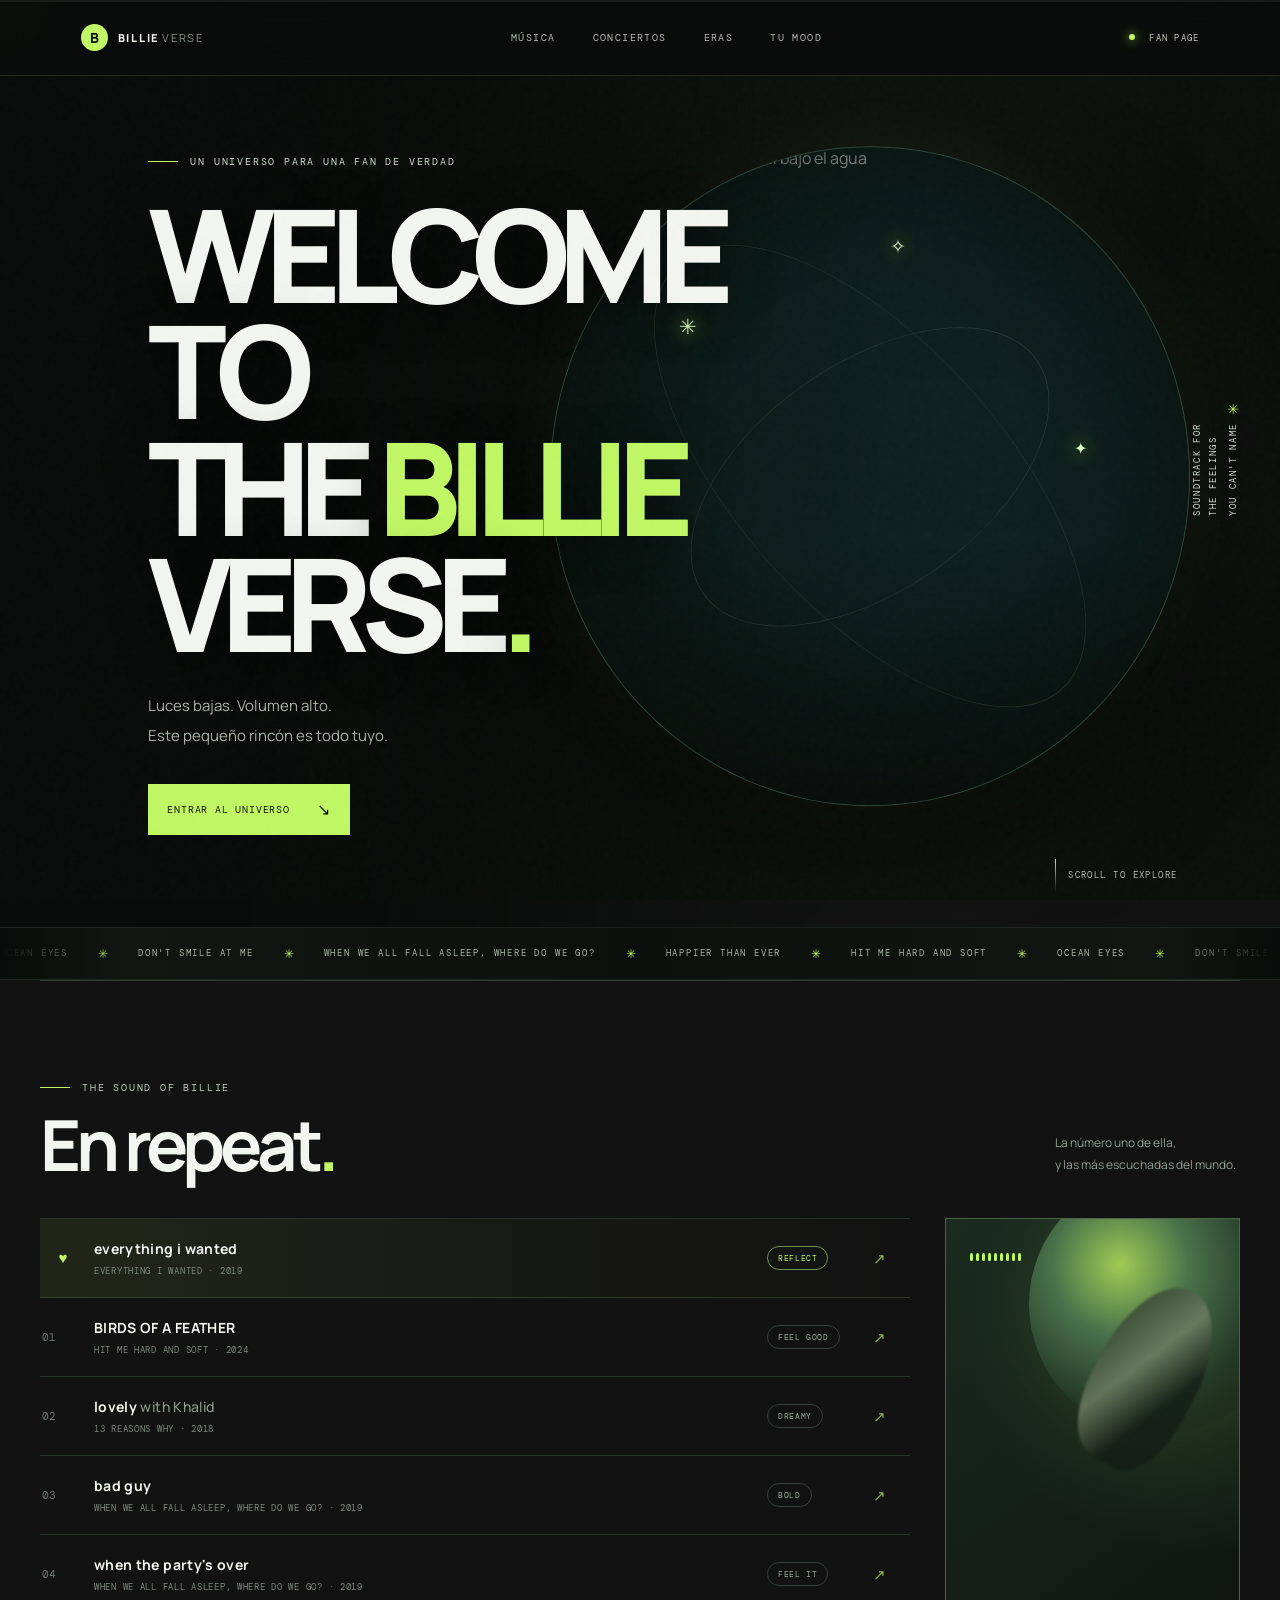
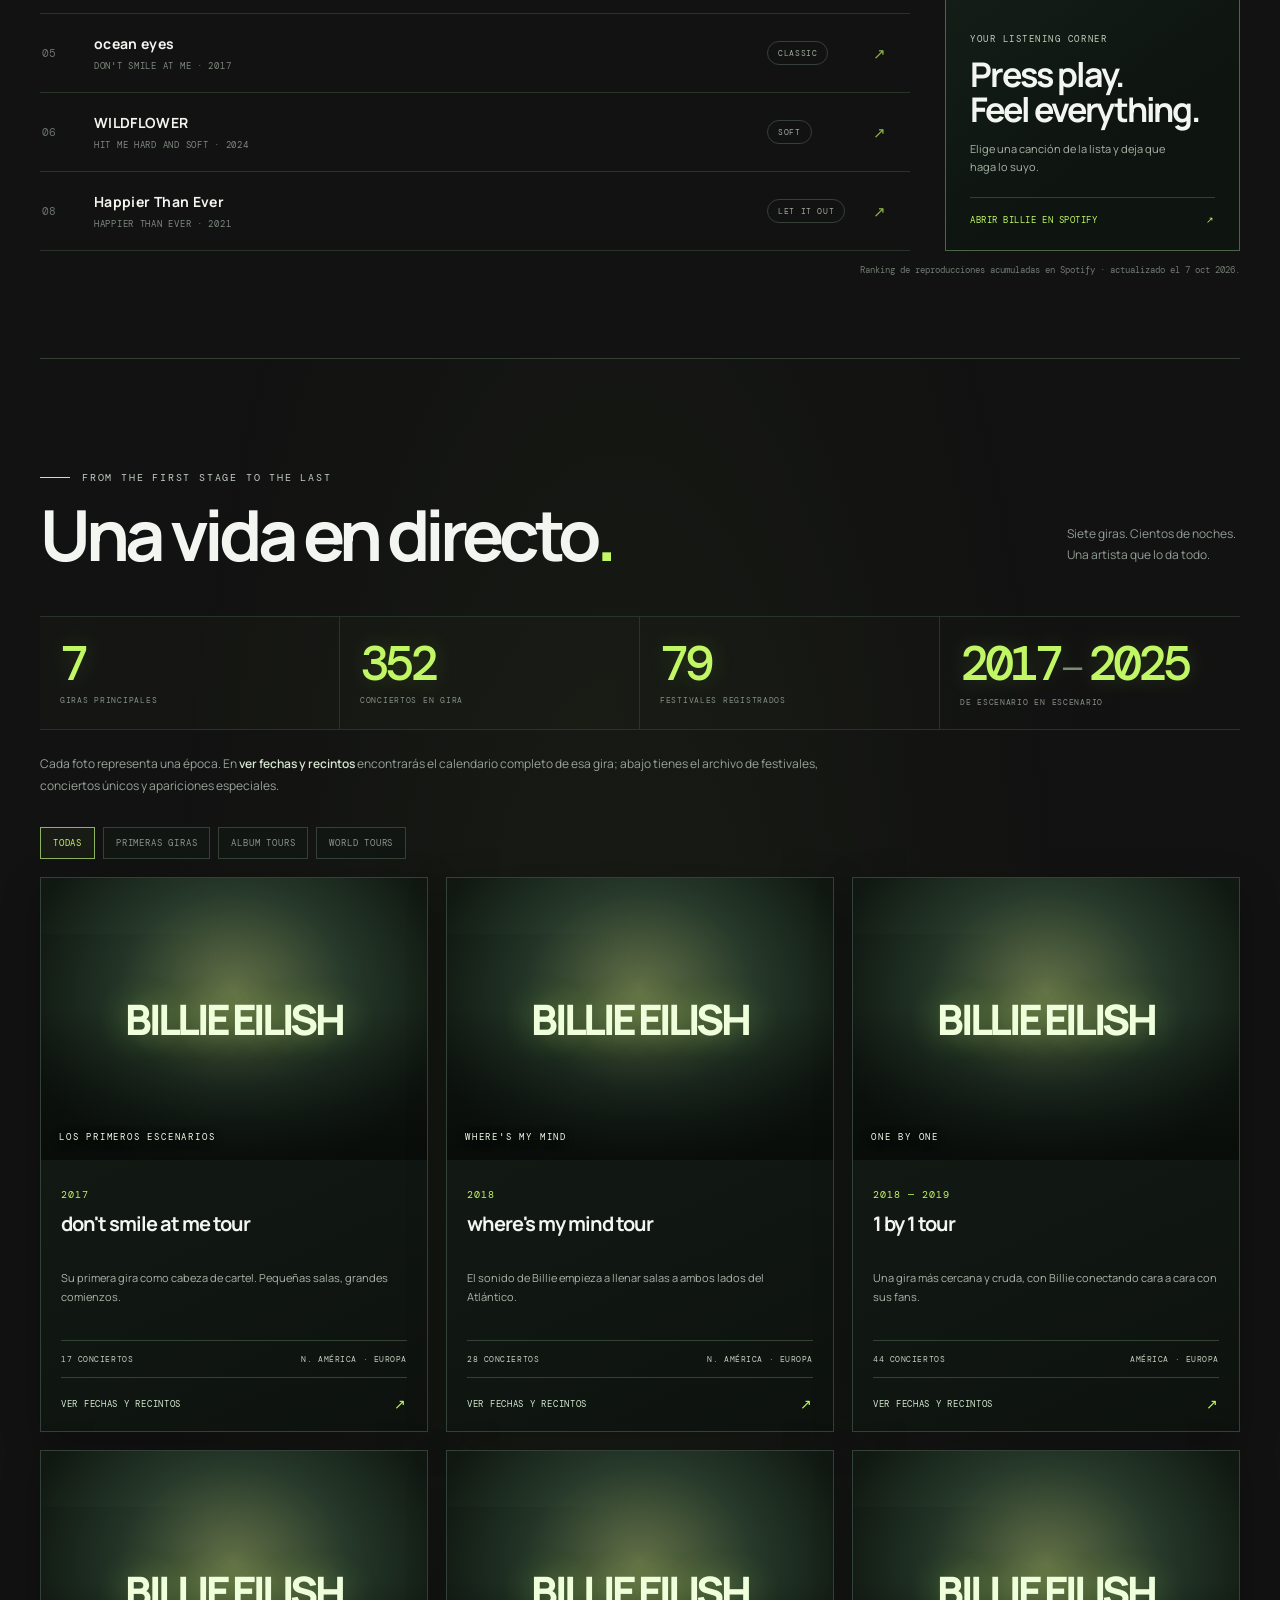
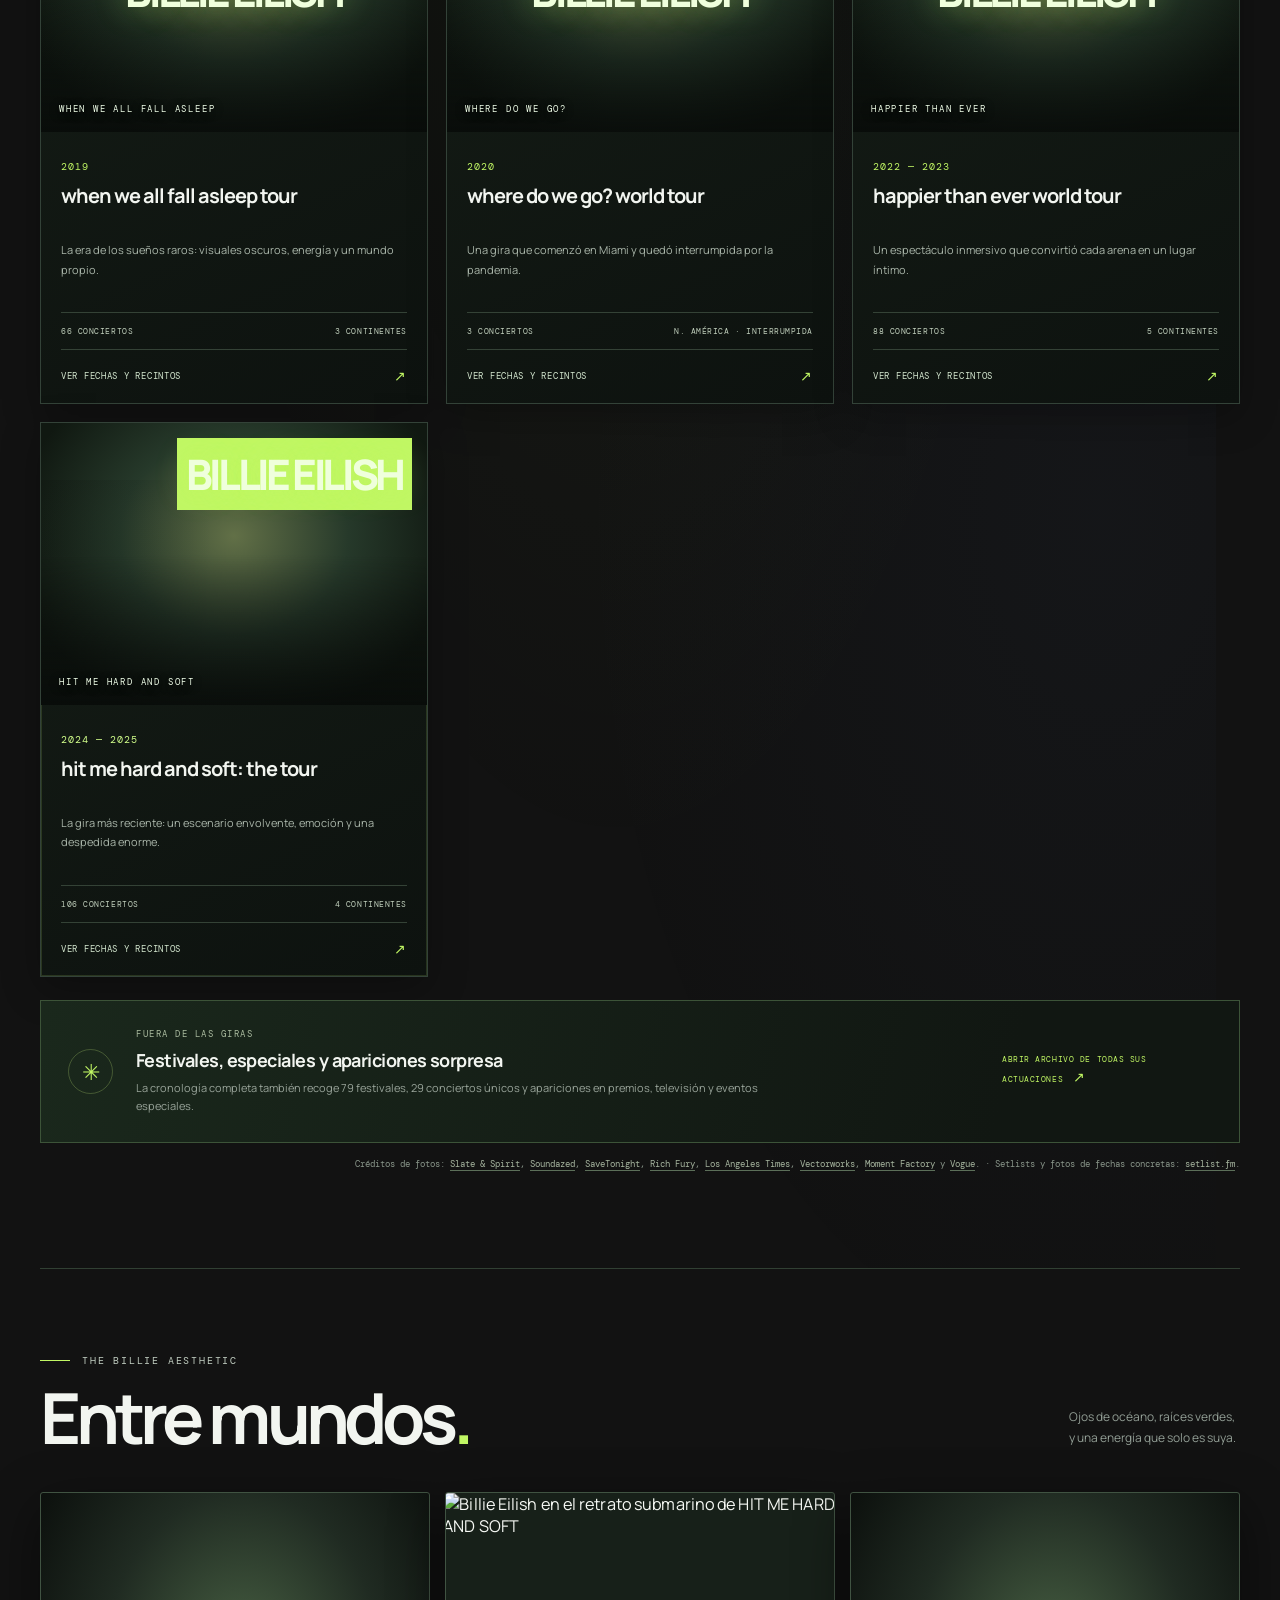
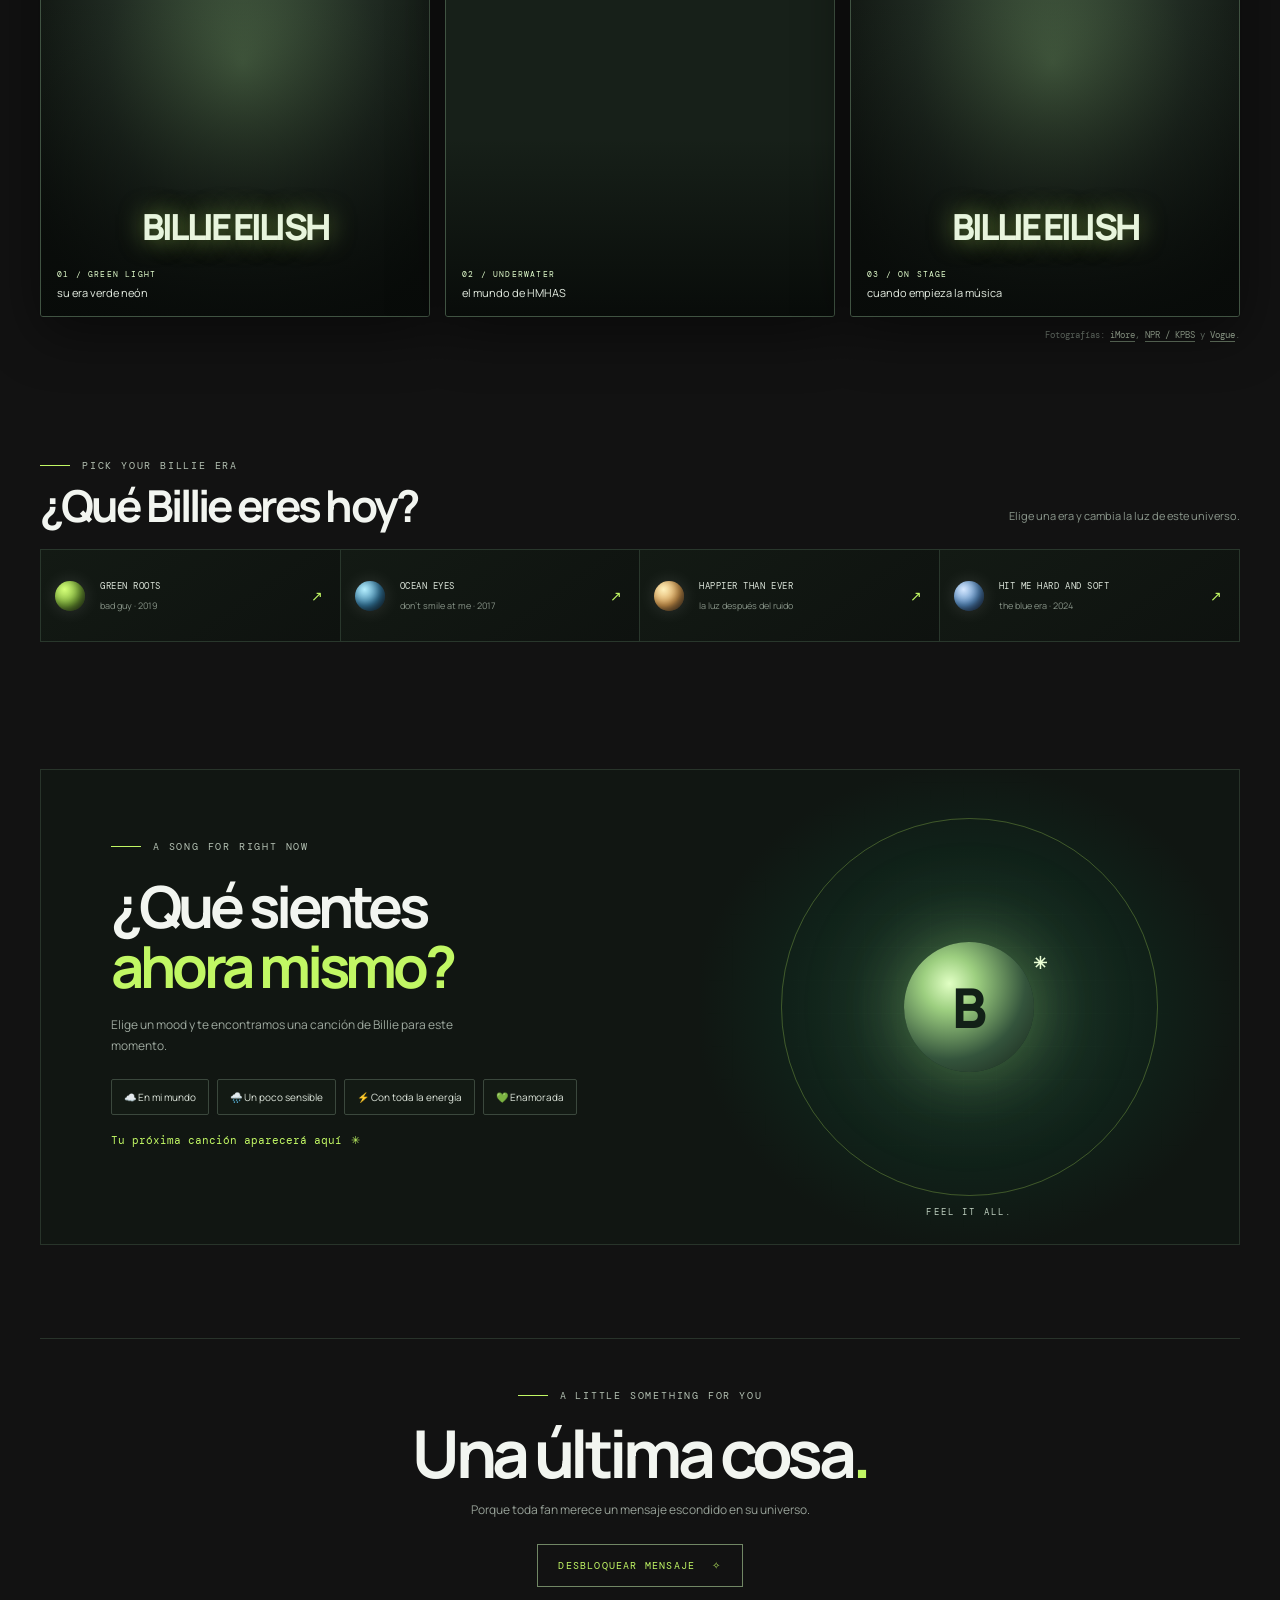
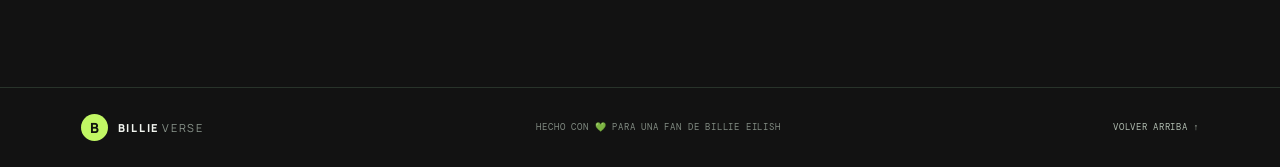
==== index.html @ e04f1413 "Add files via upload" ====
<!doctype html>
<html lang="es">
<head>
  <meta charset="utf-8">
  <meta name="viewport" content="width=device-width, initial-scale=1">
  <meta name="theme-color" content="#090c0a">
  <meta name="description" content="Un pequeño universo para una gran fan de Billie Eilish: música, moods y sorpresas.">
  <title>Billie Eilish — Into the Billieverse</title>
  <link rel="preconnect" href="https://fonts.googleapis.com">
  <link rel="preconnect" href="https://fonts.gstatic.com" crossorigin>
  <link href="https://fonts.googleapis.com/css2?family=DM+Mono:wght@400;500&family=Manrope:wght@400;500;600;700;800&display=swap" rel="stylesheet">
  <link rel="stylesheet" href="styles.css">
</head>
<body>
  <div class="grain" aria-hidden="true"></div>
  <div class="cursor-glow" aria-hidden="true"></div>
  <div class="reading-progress" aria-hidden="true"><span id="progress-bar"></span></div>
  <header class="topbar">
    <a class="wordmark" href="#home" aria-label="Billieverse, inicio"><span class="mark">B</span><span>BILLIE<span class="wordmark-light">VERSE</span></span></a>
    <nav aria-label="Navegación principal"><a href="#music">MÚSICA</a><a href="#concerts">CONCIERTOS</a><a href="#gallery">ERAS</a><a href="#mood">TU MOOD</a></nav>
    <span class="fan-label"><span class="pulse-dot"></span> FAN PAGE</span>
  </header>

  <main id="home">
    <section class="hero">
      <div class="hero-copy">
        <p class="eyebrow"><span class="line"></span> UN UNIVERSO PARA UNA FAN DE VERDAD</p>
        <h1>WELCOME TO<br>THE <span>BILLIE</span><br>VERSE<span class="period">.</span></h1>
        <p class="intro">Luces bajas. Volumen alto.<br>Este pequeño rincón es todo tuyo.</p>
        <a class="primary-button" href="#music">ENTRAR AL UNIVERSO <span>↘</span></a>
      </div>
      <div class="hero-art" aria-label="Billie Eilish bajo el agua, imagen promocional de HIT ME HARD AND SOFT" role="img">
        <img class="hero-photo" src="https://media.npr.org/assets/img/2024/05/16/main-press-shot-high-res-e048e3ababe2582ec98fce88de1ca7a90da3d526.jpg" alt="Billie Eilish en un retrato azul bajo el agua">
        <div class="orbit orbit-one"></div><div class="orbit orbit-two"></div>
        <div class="moon"></div><div class="figure"><div class="figure-head"></div><div class="figure-body"></div></div>
        <div class="art-caption"><span>LISTEN CLOSE</span><span>001 — 2026</span></div>
        <span class="art-star star-a">✳</span><span class="art-star star-b">✦</span><span class="art-star star-c">✧</span>
      </div>
      <div class="hero-side-note">SOUNDTRACK FOR<br>THE FEELINGS<br>YOU CAN'T NAME <span>✳</span></div>
      <div class="scroll-note"><span></span> SCROLL TO EXPLORE</div>
    </section>

    <div class="era-marquee" aria-label="Eras musicales de Billie Eilish"><div class="era-marquee-track"><span>OCEAN EYES</span><i>✳</i><span>DON'T SMILE AT ME</span><i>✳</i><span>WHEN WE ALL FALL ASLEEP, WHERE DO WE GO?</span><i>✳</i><span>HAPPIER THAN EVER</span><i>✳</i><span>HIT ME HARD AND SOFT</span><i>✳</i><span>OCEAN EYES</span><i>✳</i><span>DON'T SMILE AT ME</span><i>✳</i><span>WHEN WE ALL FALL ASLEEP, WHERE DO WE GO?</span><i>✳</i><span>HAPPIER THAN EVER</span><i>✳</i><span>HIT ME HARD AND SOFT</span><i>✳</i></div></div>

    <section id="music" class="music-section section-wrap">
      <div class="section-heading"><div><p class="eyebrow"><span class="line"></span> THE SOUND OF BILLIE</p><h2>En repeat<span class="green-dot">.</span></h2></div><p class="section-note">La número uno de ella,<br>y las más escuchadas del mundo.</p></div>
      <div class="music-layout">
        <div class="track-list" id="track-list" aria-label="Canciones más reproducidas de Billie Eilish">
          <a class="track personal-favorite" data-track="everything" data-moods="sad" href="https://open.spotify.com/intl-es/track/3ZCTVFBt2Brf31RLEnCkWJ?si=b90b14f1d1f649bf" target="_blank" rel="noreferrer"><span class="track-number favorite-number" aria-label="Su favorita">♥</span><span class="track-name">everything i wanted<small>EVERYTHING I WANTED · 2019</small></span><span class="track-tag favorite-tag">REFLECT</span><span class="track-play" aria-label="Abrir en Spotify">↗</span></a>
          <a class="track" data-track="birds" data-moods="romantico dreamy" href="https://open.spotify.com/track/6dOtVTDdiauQNBQEDOtlAB" target="_blank" rel="noreferrer"><span class="track-number">01</span><span class="track-name">BIRDS OF A FEATHER<small>HIT ME HARD AND SOFT · 2024</small></span><span class="track-tag">FEEL GOOD</span><span class="track-play" aria-label="Abrir en Spotify">↗</span></a>
          <a class="track" data-track="lovely" data-moods="sad dreamy" href="https://open.spotify.com/track/0u2P5u6lvoDfwTYjAADbn4" target="_blank" rel="noreferrer"><span class="track-number">02</span><span class="track-name">lovely <i>with Khalid</i><small>13 REASONS WHY · 2018</small></span><span class="track-tag">DREAMY</span><span class="track-play" aria-label="Abrir en Spotify">↗</span></a>
          <a class="track" data-track="bad-guy" data-moods="energia" href="https://open.spotify.com/track/2Fxmhks0bxGSBdJ92vM42m" target="_blank" rel="noreferrer"><span class="track-number">03</span><span class="track-name">bad guy<small>WHEN WE ALL FALL ASLEEP, WHERE DO WE GO? · 2019</small></span><span class="track-tag">BOLD</span><span class="track-play" aria-label="Abrir en Spotify">↗</span></a>
          <a class="track" data-track="party" data-moods="sad dreamy" href="https://open.spotify.com/track/43zdsphuZLzwA9k4DJhU0I" target="_blank" rel="noreferrer"><span class="track-number">04</span><span class="track-name">when the party's over<small>WHEN WE ALL FALL ASLEEP, WHERE DO WE GO? · 2019</small></span><span class="track-tag">FEEL IT</span><span class="track-play" aria-label="Abrir en Spotify">↗</span></a>
          <a class="track" data-track="ocean" data-moods="dreamy romantico" href="https://open.spotify.com/track/2uIX8YMNjGMD7441kqyyNU" target="_blank" rel="noreferrer"><span class="track-number">05</span><span class="track-name">ocean eyes<small>DON'T SMILE AT ME · 2017</small></span><span class="track-tag">CLASSIC</span><span class="track-play" aria-label="Abrir en Spotify">↗</span></a>
          <a class="track" data-track="wildflower" data-moods="romantico dreamy" href="https://open.spotify.com/track/3QaPy1KgI7nu9FJEQUgn6h" target="_blank" rel="noreferrer"><span class="track-number">06</span><span class="track-name">WILDFLOWER<small>HIT ME HARD AND SOFT · 2024</small></span><span class="track-tag">SOFT</span><span class="track-play" aria-label="Abrir en Spotify">↗</span></a>
          <a class="track" data-track="happier" data-moods="energia" href="https://open.spotify.com/track/4RVwu0g32PAqgUiJoXsdF8" target="_blank" rel="noreferrer"><span class="track-number">08</span><span class="track-name">Happier Than Ever<small>HAPPIER THAN EVER · 2021</small></span><span class="track-tag">LET IT OUT</span><span class="track-play" aria-label="Abrir en Spotify">↗</span></a>
        </div>
        <aside class="now-card"><div class="equalizer" aria-hidden="true"><i></i><i></i><i></i><i></i><i></i><i></i><i></i><i></i><i></i></div><p class="micro-label">YOUR LISTENING CORNER</p><h3>Press play.<br>Feel everything.</h3><p>Elige una canción de la lista y deja que haga lo suyo.</p><a href="https://open.spotify.com/artist/6qqNVTkY8uBg9cP3Jd7DAH" target="_blank" rel="noreferrer" class="spotify-link">ABRIR BILLIE EN SPOTIFY <span>↗</span></a></aside>
      </div>
      <p class="source-note">Ranking de reproducciones acumuladas en Spotify · actualizado el 7 oct 2026.</p>
    </section>

    <section id="concerts" class="concerts-section section-wrap">
      <div class="section-heading"><div><p class="eyebrow"><span class="line"></span> FROM THE FIRST STAGE TO THE LAST</p><h2>Una vida en directo<span class="green-dot">.</span></h2></div><p class="section-note">Siete giras. Cientos de noches.<br>Una artista que lo da todo.</p></div>
      <div class="concert-stats"><div><strong>7</strong><span>GIRAS PRINCIPALES</span></div><div><strong>352</strong><span>CONCIERTOS EN GIRA</span></div><div><strong>79</strong><span>FESTIVALES REGISTRADOS</span></div><div><strong>2017<span>—</span>2025</strong><span>DE ESCENARIO EN ESCENARIO</span></div></div>
      <p class="tour-intro">Cada foto representa una época. En <strong>ver fechas y recintos</strong> encontrarás el calendario completo de esa gira; abajo tienes el archivo de festivales, conciertos únicos y apariciones especiales.</p>
      <div class="tour-filters" role="group" aria-label="Filtrar giras"><button class="tour-filter active" data-era="all">TODAS</button><button class="tour-filter" data-era="early">PRIMERAS GIRAS</button><button class="tour-filter" data-era="album">ALBUM TOURS</button><button class="tour-filter" data-era="world">WORLD TOURS</button></div>
      <div class="tour-grid">
        <article class="tour-card reveal-card" data-era="early"><a class="tour-image" href="tours/dont-smile-at-me.html"><img src="https://slateandspirit.weebly.com/uploads/1/0/1/6/101603710/img-3340_orig.jpg" alt="Billie Eilish en un concierto íntimo de sus primeros años" loading="lazy"><span class="image-label">LOS PRIMEROS ESCENARIOS</span></a><div class="tour-info"><span class="tour-year">2017</span><h3>don't smile at me tour</h3><p>Su primera gira como cabeza de cartel. Pequeñas salas, grandes comienzos.</p><div class="tour-meta"><span>17 CONCIERTOS</span><span>N. AMÉRICA · EUROPA</span></div><a class="dates-link" href="tours/dont-smile-at-me.html">VER FECHAS Y RECINTOS <span>↗</span></a></div></article>
        <article class="tour-card reveal-card" data-era="early"><a class="tour-image" href="tours/wheres-my-mind.html"><img src="https://soundazed.s3.us-east-2.amazonaws.com/wp-content/uploads/2018/03/14013044/billie-eilish-review-soundazed-black-cat.jpg" alt="Billie Eilish cantando en el Black Cat durante su gira de 2018" loading="lazy"><span class="image-label">WHERE'S MY MIND</span></a><div class="tour-info"><span class="tour-year">2018</span><h3>where's my mind tour</h3><p>El sonido de Billie empieza a llenar salas a ambos lados del Atlántico.</p><div class="tour-meta"><span>28 CONCIERTOS</span><span>N. AMÉRICA · EUROPA</span></div><a class="dates-link" href="tours/wheres-my-mind.html">VER FECHAS Y RECINTOS <span>↗</span></a></div></article>
        <article class="tour-card reveal-card" data-era="early"><a class="tour-image" href="tours/one-by-one.html"><img src="https://s3-ap-southeast-2.amazonaws.com/savetonight/2018/11/40268884_274225943193659_8464796145690869760_n-1024x1022.jpg" alt="Póster de Billie Eilish para la gira 1 by 1" loading="lazy"><span class="image-label">ONE BY ONE</span></a><div class="tour-info"><span class="tour-year">2018 — 2019</span><h3>1 by 1 tour</h3><p>Una gira más cercana y cruda, con Billie conectando cara a cara con sus fans.</p><div class="tour-meta"><span>44 CONCIERTOS</span><span>AMÉRICA · EUROPA</span></div><a class="dates-link" href="tours/one-by-one.html">VER FECHAS Y RECINTOS <span>↗</span></a></div></article>
        <article class="tour-card reveal-card" data-era="album"><a class="tour-image" href="tours/when-we-all-fall-asleep.html"><img src="https://cdn.prod.website-files.com/68667e91b7b98b8319fceff5/69aedd3ee1065c933d06a7ec_1609884703891.webp" data-fallback="https://images.squarespace-cdn.com/content/v1/54b9e0c5e4b0d16cfa01a5d5/1738528354520-XVQUY9OVC7A6R1JKEMOC/Fury_BillieEilish_IndioCA_2019.jpg" alt="Billie Eilish actuando con los visuales de su era When We All Fall Asleep en 2019" loading="lazy"><span class="image-label">WHEN WE ALL FALL ASLEEP</span></a><div class="tour-info"><span class="tour-year">2019</span><h3>when we all fall asleep tour</h3><p>La era de los sueños raros: visuales oscuros, energía y un mundo propio.</p><div class="tour-meta"><span>66 CONCIERTOS</span><span>3 CONTINENTES</span></div><a class="dates-link" href="tours/when-we-all-fall-asleep.html">VER FECHAS Y RECINTOS <span>↗</span></a></div></article>
        <article class="tour-card reveal-card" data-era="world"><a class="tour-image" href="tours/where-do-we-go.html"><img src="https://res.cloudinary.com/vectorworks/image/upload/f_auto%2Cq_auto/ja-JP/newsroom/articles/key-features-gdtf-mvr/03.09.2020_-_Billie_Eilish_-_WDWG_US_Tour_-_Miami_FL_-00943_JP-scaled.jpg" alt="Billie Eilish en la puesta en escena de Where Do We Go? World Tour" loading="lazy"><span class="image-label">WHERE DO WE GO?</span></a><div class="tour-info"><span class="tour-year">2020</span><h3>where do we go? world tour</h3><p>Una gira que comenzó en Miami y quedó interrumpida por la pandemia.</p><div class="tour-meta"><span>3 CONCIERTOS</span><span>N. AMÉRICA · INTERRUMPIDA</span></div><a class="dates-link" href="tours/where-do-we-go.html">VER FECHAS Y RECINTOS <span>↗</span></a></div></article>
        <article class="tour-card reveal-card" data-era="world"><a class="tour-image" href="tours/happier-than-ever.html"><img src="https://momentfactory.com/cdn/shop/files/Moment_Factory_Happier_Than_Ever_Tour_22_44-WS.jpg?v=1715371081&width=1445" alt="Billie Eilish actuando bajo luces rojas en Happier Than Ever, The World Tour" loading="lazy"><span class="image-label">HAPPIER THAN EVER</span></a><div class="tour-info"><span class="tour-year">2022 — 2023</span><h3>happier than ever world tour</h3><p>Un espectáculo inmersivo que convirtió cada arena en un lugar íntimo.</p><div class="tour-meta"><span>88 CONCIERTOS</span><span>5 CONTINENTES</span></div><a class="dates-link" href="tours/happier-than-ever.html">VER FECHAS Y RECINTOS <span>↗</span></a></div></article>
        <article class="tour-card reveal-card tour-featured" data-era="world"><a class="tour-image" href="tours/hit-me-hard-and-soft.html"><img src="https://assets.vogue.com/photos/6761d6e098b0165645e526c1/master/w_1024%2Cc_limit/GettyImages-2175574327.jpg" alt="Billie Eilish brillando bajo luces verdes en HIT ME HARD AND SOFT: THE TOUR" loading="lazy"><span class="image-label">HIT ME HARD AND SOFT</span></a><div class="tour-info"><span class="tour-year">2024 — 2025</span><h3>hit me hard and soft: the tour</h3><p>La gira más reciente: un escenario envolvente, emoción y una despedida enorme.</p><div class="tour-meta"><span>106 CONCIERTOS</span><span>4 CONTINENTES</span></div><a class="dates-link" href="tours/hit-me-hard-and-soft.html">VER FECHAS Y RECINTOS <span>↗</span></a></div></article>
      </div>
      <div class="festival-archive"><div class="festival-icon">✳</div><div><span class="micro-label">FUERA DE LAS GIRAS</span><h3>Festivales, especiales y apariciones sorpresa</h3><p>La cronología completa también recoge 79 festivales, 29 conciertos únicos y apariciones en premios, televisión y eventos especiales.</p></div><a href="https://en.wikipedia.org/wiki/List_of_Billie_Eilish_live_performances" target="_blank" rel="noreferrer">ABRIR ARCHIVO DE TODAS SUS ACTUACIONES <span>↗</span></a></div>
      <p class="concert-credit">Créditos de fotos: <a href="https://slateandspirit.weebly.com/blog/billie-eilish-the-drake-underground" target="_blank" rel="noreferrer">Slate & Spirit</a>, <a href="https://soundazed.com/review-billie-eilish-at-black-cat/" target="_blank" rel="noreferrer">Soundazed</a>, <a href="https://www.savetonight.com.au/40413-2/" target="_blank" rel="noreferrer">SaveTonight</a>, <a href="https://richfury.com/" target="_blank" rel="noreferrer">Rich Fury</a>, <a href="https://www.latimes.com/entertainment/music/la-et-ms-billie-eilish-live-review-20190710-story.html" target="_blank" rel="noreferrer">Los Angeles Times</a>, <a href="https://www.vectorworks.net/ja-JP/newsroom/key-features-gdtf-mvr" target="_blank" rel="noreferrer">Vectorworks</a>, <a href="https://momentfactory.com/blogs/news/billie-eilish-2022-world-tour" target="_blank" rel="noreferrer">Moment Factory</a> y <a href="https://www.vogue.com/slideshow/best-tour-style-moments-of-2024" target="_blank" rel="noreferrer">Vogue</a>. · Setlists y fotos de fechas concretas: <a href="https://www.setlist.fm/setlists/billie-eilish-1bc3b540.html" target="_blank" rel="noreferrer">setlist.fm</a>.</p>
    </section>

    <section id="gallery" class="gallery-section section-wrap" aria-labelledby="gallery-title"><div class="section-heading"><div><p class="eyebrow"><span class="line"></span> THE BILLIE AESTHETIC</p><h2 id="gallery-title">Entre mundos<span class="green-dot">.</span></h2></div><p class="section-note">Ojos de océano, raíces verdes,<br>y una energía que solo es suya.</p></div>
      <div class="photo-grid">
        <figure class="photo-card photo-green"><img src="https://cdn.mos.cms.futurecdn.net/itoMXzZdCPHTye8cLyVBrE.jpg" data-fallback="https://media.npr.org/assets/img/2024/05/16/main-press-shot-high-res-e048e3ababe2582ec98fce88de1ca7a90da3d526.jpg" alt="Retrato de Billie Eilish con raíces verdes y cabello negro" loading="lazy"><figcaption><span>01 / GREEN LIGHT</span><small>su era verde neón</small></figcaption></figure>
        <figure class="photo-card photo-underwater"><img src="https://media.npr.org/assets/img/2024/05/16/main-press-shot-high-res-e048e3ababe2582ec98fce88de1ca7a90da3d526.jpg" data-fallback="https://cdn.mos.cms.futurecdn.net/itoMXzZdCPHTye8cLyVBrE.jpg" alt="Billie Eilish en el retrato submarino de HIT ME HARD AND SOFT" loading="lazy"><figcaption><span>02 / UNDERWATER</span><small>el mundo de HMHAS</small></figcaption></figure>
        <figure class="photo-card photo-live"><img src="https://assets.vogue.com/photos/6761d6e098b0165645e526c1/master/w_1024%2Cc_limit/GettyImages-2175574327.jpg" data-fallback="https://images.thebrag.com/cdn-cgi/image/fit%3Dcrop%2Cwidth%3D1200%2Cheight%3D628/https%3A/images-r2-1.thebrag.com/tmn/uploads/Billie-Eilish-Press-Shot-credit-William-Drumm.jpg" alt="Billie Eilish actuando bajo luces verdes en directo" loading="lazy"><figcaption><span>03 / ON STAGE</span><small>cuando empieza la música</small></figcaption></figure>
      </div>
      <p class="photo-credit">Fotografías: <a href="https://www.imore.com/template-billie-eilishs-ocean-eyes-hidden-inside-new-logic-pro-update" target="_blank" rel="noreferrer">iMore</a>, <a href="https://www.kpbs.org/news/2024/05/17/billie-eilish-finally-remembers-who-she-is" target="_blank" rel="noreferrer">NPR / KPBS</a> y <a href="https://www.vogue.com/slideshow/best-tour-style-moments-of-2024" target="_blank" rel="noreferrer">Vogue</a>.</p>
    </section>

    <section class="era-section section-wrap" aria-labelledby="era-title"><div class="era-heading"><div><p class="eyebrow"><span class="line"></span> PICK YOUR BILLIE ERA</p><h2 id="era-title">¿Qué Billie eres hoy?</h2></div><p>Elige una era y cambia la luz de este universo.</p></div><div class="era-choices" role="group" aria-label="Cambiar la estética por era"><button data-palette="green"><span class="era-swatch swatch-green"></span><span>GREEN ROOTS<small>bad guy · 2019</small></span><b>↗</b></button><button data-palette="ocean"><span class="era-swatch swatch-ocean"></span><span>OCEAN EYES<small>don't smile at me · 2017</small></span><b>↗</b></button><button data-palette="gold"><span class="era-swatch swatch-gold"></span><span>HAPPIER THAN EVER<small>la luz después del ruido</small></span><b>↗</b></button><button data-palette="blue"><span class="era-swatch swatch-blue"></span><span>HIT ME HARD AND SOFT<small>the blue era · 2024</small></span><b>↗</b></button></div></section>

    <section id="mood" class="mood-section section-wrap">
      <div class="mood-card"><div class="mood-copy"><p class="eyebrow"><span class="line"></span> A SONG FOR RIGHT NOW</p><h2>¿Qué sientes<br><em>ahora mismo?</em></h2><p>Elige un mood y te encontramos una canción de Billie para este momento.</p>
        <div class="mood-buttons" role="group" aria-label="Elige tu estado de ánimo"><button data-mood="dreamy">☁️ En mi mundo</button><button data-mood="sad">🌧️ Un poco sensible</button><button data-mood="energia">⚡ Con toda la energía</button><button data-mood="romantico">💚 Enamorada</button></div>
        <div id="mood-result" class="mood-result" aria-live="polite">Tu próxima canción aparecerá aquí<span>✳</span></div>
      </div><div class="mood-visual" aria-hidden="true"><div class="sound-wave wave-one"></div><div class="sound-wave wave-two"></div><div class="mood-orb">B<span>✳</span></div><span class="visual-caption">FEEL IT ALL.</span></div></div>
    </section>

    <section id="surprise" class="surprise-section section-wrap"><p class="eyebrow"><span class="line"></span> A LITTLE SOMETHING FOR YOU</p><h2>Una última cosa<span class="green-dot">.</span></h2><p class="surprise-intro">Porque toda fan merece un mensaje escondido en su universo.</p><button id="secret-button" class="secret-button">DESBLOQUEAR MENSAJE <span>✧</span></button><div id="secret-message" class="secret-message" hidden><span class="secret-symbol">✳</span><p>No hace falta entender cada emoción.<br>A veces basta con encontrar una canción<br>que la sienta contigo.</p><small>— tu pequeño rincón Billie 💚</small></div></section>
  </main>
  <footer><a class="wordmark" href="#home"><span class="mark">B</span><span>BILLIE<span class="wordmark-light">VERSE</span></span></a><span>HECHO CON 💚 PARA UNA FAN DE BILLIE EILISH</span><a href="#home" class="back-top">VOLVER ARRIBA ↑</a></footer>
  <script src="script.js"></script>
</body>
</html>
---- styles.css ----
@import url('https://fonts.googleapis.com/css2?family=DM+Mono:wght@400;500&family=Manrope:wght@400;500;600;700;800&display=swap');
:root{color-scheme:dark;--bg:#090c0a;--panel:#111612;--panel2:#151d18;--text:#f2f5f0;--muted:#89938b;--green:#c1f764;--blue:#9de7e2;--rule:#28332a}
*{box-sizing:border-box}html{scroll-behavior:smooth;scroll-padding-top:90px}body{margin:0;background:var(--bg);color:var(--text);font-family:Manrope,Arial,sans-serif;overflow-x:hidden}body:before{position:fixed;inset:0;content:"";pointer-events:none;z-index:5;opacity:.035;background-image:url("data:image/svg+xml,%3Csvg viewBox='0 0 180 180' xmlns='http://www.w3.org/2000/svg'%3E%3Cfilter id='n'%3E%3CfeTurbulence type='fractalNoise' baseFrequency='.9' numOctaves='3' stitchTiles='stitch'/%3E%3C/filter%3E%3Crect width='100%25' height='100%25' filter='url(%23n)' opacity='.6'/%3E%3C/svg%3E")}.grain{position:fixed;inset:0;pointer-events:none;background:radial-gradient(ellipse at 50% 0,#243b2117,transparent 65%)}.cursor-glow{position:fixed;width:280px;height:280px;border-radius:50%;pointer-events:none;z-index:0;background:radial-gradient(circle,#c1f7640c,transparent 70%);transform:translate(-50%,-50%)}
.topbar{position:absolute;top:0;left:0;right:0;z-index:6;height:76px;display:flex;align-items:center;justify-content:space-between;padding:0 clamp(22px,6.3vw,100px);border-bottom:1px solid #ffffff0d}.wordmark{display:flex;align-items:center;gap:10px;color:var(--text);font-size:11px;letter-spacing:.16em;font-weight:800;text-decoration:none}.mark{display:grid;place-items:center;width:27px;height:27px;background:var(--green);border-radius:50%;color:#10150d;font:800 14px Manrope;letter-spacing:0}.wordmark-light{font-weight:400;color:#8c978e;margin-left:3px}.topbar nav{display:flex;gap:37px}.topbar nav a,.fan-label{font:10px 'DM Mono',monospace;letter-spacing:.14em;color:#b4bdb4;text-decoration:none}.topbar nav a:hover{color:var(--green)}.fan-label{font-size:9px;color:#bec8bd}.pulse-dot{display:inline-block;width:6px;height:6px;border-radius:50%;background:var(--green);box-shadow:0 0 11px var(--green);margin:0 8px 1px 0;animation:pulse 1.8s infinite}
.hero{position:relative;isolation:isolate;min-height:700px;height:min(790px,100svh);display:flex;align-items:center;padding:85px clamp(25px,11.6vw,180px) 55px;overflow:hidden}.hero:before{content:"";position:absolute;z-index:-2;right:4%;top:8%;width:min(60vw,790px);height:100%;background:radial-gradient(ellipse,#233d292e 0,transparent 70%)}.hero-copy{position:relative;z-index:2;margin-top:-18px}.eyebrow{font:10px 'DM Mono',monospace;letter-spacing:.18em;color:#b3c0b2;display:flex;align-items:center;gap:12px}.eyebrow .line{width:30px;height:1px;background:var(--green)}h1{font-size:clamp(64px,9.7vw,140px);line-height:.82;letter-spacing:-.09em;margin:31px 0 27px;font-weight:800}h1>span:first-of-type{color:var(--green)}.period,.green-dot{color:var(--green)}.intro{font-size:14px;line-height:1.8;color:#a9b2aa;margin:0 0 29px}.primary-button{display:inline-flex;gap:27px;align-items:center;color:#10140f;background:var(--green);text-decoration:none;padding:15px 19px;font:10px 'DM Mono',monospace;letter-spacing:.08em;transition:transform .2s,box-shadow .2s}.primary-button:hover{transform:translateY(-3px);box-shadow:0 8px 35px #c1f76435}.primary-button span{font-size:16px}.hero-art{position:absolute;width:min(48vw,600px);height:min(60vw,600px);right:8%;top:50%;transform:translateY(-48%);border-radius:50%;overflow:hidden;background:radial-gradient(ellipse at 55% 42%,#9ac4a0 0,#426c4c 19%,#19351f 42%,#0d1912 66%,#090c0a 78%);filter:saturate(.91);animation:float-art 8s ease-in-out infinite}.hero-art:before{content:"";position:absolute;inset:9%;border-radius:50%;border:1px solid #e9ffdc20;box-shadow:inset 0 0 90px #bbf1ce16,0 0 65px #c1f7640d}.hero-art:after{content:"";position:absolute;inset:0;background:linear-gradient(115deg,transparent 15%,#e4f6e809 48%,transparent 52%),radial-gradient(ellipse at 43% 90%,#050b07b0,transparent 45%)}.orbit{position:absolute;border:1px solid #edffe01c;border-radius:50%;inset:18%;transform:rotate(-35deg) scaleY(.54)}.orbit-two{inset:5%;transform:rotate(48deg) scaleY(.45);border-color:#d0f9c41c}.moon{position:absolute;width:85px;height:85px;border-radius:50%;background:#d5f5ce;right:24%;top:20%;box-shadow:0 0 44px #d2ffbc77,0 0 100px #c1f76433}.figure{position:absolute;z-index:1;bottom:-8%;left:25%;width:53%;height:67%;filter:drop-shadow(0 0 30px #07130c);animation:breathe 6s ease-in-out infinite}.figure-head{position:absolute;width:32%;height:33%;border-radius:48% 50% 44% 48%;background:linear-gradient(120deg,#b5c1a9,#647966 62%,#33443a);left:32%;top:1%;transform:rotate(6deg);box-shadow:inset 10px 2px 20px #dfefd841}.figure-head:after{content:"";position:absolute;width:117%;height:54%;left:-9%;top:-14%;border-radius:55% 55% 20% 35%;background:#171f19;box-shadow:inset 0 10px 11px #060a06}.figure-body{position:absolute;bottom:0;left:0;width:100%;height:75%;border-radius:48% 46% 0 0;background:linear-gradient(100deg,#121b15,#526250 43%,#1b291f 75%);clip-path:polygon(24% 0,70% 0,100% 42%,91% 100%,8% 100%,0 38%)}.art-caption{position:absolute;z-index:3;bottom:9%;left:13%;right:13%;display:flex;justify-content:space-between;color:#e5f4dd9c;font:9px 'DM Mono',monospace;letter-spacing:.14em}.art-star{position:absolute;z-index:2;color:#ddffc1;text-shadow:0 0 18px #c1f764;animation:twinkle 2.7s ease-in-out infinite}.star-a{top:25%;left:20%;font-size:21px}.star-b{top:44%;right:16%;animation-delay:.8s}.star-c{top:13%;left:53%;font-size:19px;animation-delay:1.4s}.hero-side-note{position:absolute;right:2.6%;top:43%;writing-mode:vertical-rl;transform:rotate(180deg);font:9px/1.8 'DM Mono',monospace;letter-spacing:.18em;color:#a5b0a6}.hero-side-note span{color:var(--green);font-size:14px}.scroll-note{position:absolute;left:clamp(25px,11.6vw,180px);bottom:30px;color:#7f8981;font:9px 'DM Mono',monospace;letter-spacing:.16em;display:flex;align-items:center;gap:12px}.scroll-note span{width:1px;height:33px;background:linear-gradient(var(--green),transparent)}
.section-wrap{width:min(1150px,calc(100% - 48px));margin:0 auto}.music-section{padding:100px 0 82px;border-top:1px solid var(--rule)}.section-heading{display:flex;align-items:end;justify-content:space-between;margin-bottom:31px}.section-heading .eyebrow{margin:0 0 14px}h2{font-size:clamp(38px,5vw,62px);letter-spacing:-.07em;line-height:1.03;margin:0;font-weight:700}.section-note{color:#929e95;font-size:12px;line-height:1.8;margin:0 4px 5px 0}.music-layout{display:grid;grid-template-columns:1fr 295px;gap:35px}.track-list{border-top:1px solid var(--rule)}.track{display:grid;grid-template-columns:36px 1fr 90px 25px;align-items:center;gap:10px;min-height:70px;border-bottom:1px solid var(--rule);color:var(--text);text-decoration:none;padding:8px 12px 8px 2px;transition:background .2s,padding .2s}.track:hover,.track.recommended{background:linear-gradient(90deg,#c1f76412,transparent);padding-left:12px}.track-number{font:11px 'DM Mono',monospace;color:#69736b}.track-name{font-size:13px;font-weight:700;letter-spacing:.025em}.track-name i{font-style:normal;color:#8f9a90;font-weight:500}.track-name small{display:block;color:#7d887e;font:9px 'DM Mono',monospace;letter-spacing:.08em;margin-top:6px}.track-tag{justify-self:start;color:#9eaa9e;border:1px solid #354038;border-radius:20px;padding:5px 8px;font:8px 'DM Mono',monospace;letter-spacing:.08em}.track-play{font-size:15px;color:var(--green);opacity:.7}.track:hover .track-play{opacity:1}.now-card{position:relative;overflow:hidden;align-self:stretch;min-height:360px;background:linear-gradient(145deg,#1d2b1f,#101612 74%);border:1px solid #354435;padding:24px;display:flex;flex-direction:column;justify-content:flex-end}.now-card:before{content:"";position:absolute;width:225px;height:225px;border-radius:50%;top:-45px;right:-50px;background:radial-gradient(circle at 35% 35%,#c1f764,#558356 29%,#253a29 60%,transparent 70%);filter:blur(.3px);opacity:.78;box-shadow:0 0 55px #7cae5d16}.now-card:after{content:"";position:absolute;top:61px;right:40px;width:103px;height:193px;border-radius:50% 50% 38% 40%;transform:rotate(28deg);background:linear-gradient(115deg,#1a261b,#718165 42%,#141d15 70%);filter:blur(1px);opacity:.8}.micro-label{position:relative;z-index:1;font:9px 'DM Mono',monospace;letter-spacing:.17em;color:#c0d1be;margin:0 0 12px}.now-card h3{position:relative;z-index:1;font-size:28px;letter-spacing:-.06em;line-height:1.05;margin:0}.now-card>p:not(.micro-label){position:relative;z-index:1;font-size:11px;line-height:1.65;color:#a9b5a8;max-width:195px;margin:12px 0 21px}.spotify-link{position:relative;z-index:1;display:flex;justify-content:space-between;align-items:center;border-top:1px solid #ffffff2b;padding-top:13px;text-decoration:none;color:var(--green);font:9px 'DM Mono',monospace;letter-spacing:.06em}.equalizer{position:absolute;z-index:1;top:24px;left:24px;height:28px;display:flex;align-items:center;gap:3px}.equalizer i{display:block;width:3px;height:8px;border-radius:3px;background:#c1f764;animation:eq .75s ease-in-out infinite alternate}.equalizer i:nth-child(2n){animation-delay:.2s}.equalizer i:nth-child(3n){animation-delay:.45s}.equalizer i:nth-child(4n){animation-delay:.65s}.source-note{font:9px 'DM Mono',monospace;color:#707b71;text-align:right;margin:13px 0 0}
.mood-section{padding:35px 0 93px}.mood-card{display:grid;grid-template-columns:1.1fr .9fr;min-height:440px;background:var(--panel);border:1px solid #28342a;overflow:hidden}.mood-copy{padding:clamp(30px,6vw,70px)}.mood-copy .eyebrow{margin:0 0 23px}.mood-copy h2{font-size:clamp(38px,5vw,58px)}.mood-copy h2 em{font-style:normal;color:var(--green)}.mood-copy>p:not(.eyebrow){font-size:12px;color:#9da89e;line-height:1.8;max-width:355px;margin:18px 0 22px}.mood-buttons{display:flex;flex-wrap:wrap;gap:8px}.mood-buttons button{border:1px solid #3b483d;background:#131a14;color:#dce4da;padding:10px 12px;font:10px Manrope,sans-serif;border-radius:2px;cursor:pointer;transition:.2s}.mood-buttons button:hover,.mood-buttons button.active{border-color:var(--green);color:var(--green);background:#c1f7640b}.mood-result{min-height:41px;margin-top:18px;color:var(--green);font:11px 'DM Mono',monospace}.mood-result span{margin-left:9px}.mood-visual{position:relative;display:grid;place-items:center;overflow:hidden;background:radial-gradient(ellipse at center,#203c2d,#102119 47%,#101612 72%)}.mood-visual:before{content:"";position:absolute;inset:0;background:repeating-linear-gradient(0deg,transparent 0 32px,#a5dfa80b 33px),repeating-linear-gradient(90deg,transparent 0 32px,#a5dfa808 33px);mask-image:radial-gradient(ellipse,#000,transparent 75%)}.sound-wave{position:absolute;width:70%;aspect-ratio:1;border:1px solid #c1f76425;border-radius:50%;animation:ripple 5s ease-out infinite}.wave-two{animation-delay:2.5s}.mood-orb{position:relative;width:130px;height:130px;border-radius:50%;display:grid;place-items:center;background:radial-gradient(circle at 35% 32%,#e1ffc4,#9dcf80 22%,#34543c 62%,#17231a);color:#122017;font-size:55px;font-weight:800;box-shadow:0 0 60px #9de47c55,0 0 130px #9de47c22;animation:orb-float 5s ease-in-out infinite}.mood-orb span{position:absolute;color:#eaffd5;font-size:17px;right:-13px;top:9px}.visual-caption{position:absolute;bottom:26px;color:#c0d1c1;font:9px 'DM Mono',monospace;letter-spacing:.24em}
.surprise-section{text-align:center;padding:50px 20px 100px;border-top:1px solid var(--rule)}.surprise-section>.eyebrow{justify-content:center;margin:0 auto 18px}.surprise-section h2{font-size:clamp(38px,6vw,66px)}.surprise-intro{color:#97a198;font-size:12px;margin:13px 0 26px}.secret-button{padding:14px 20px;background:transparent;border:1px solid #718765;color:var(--green);font:10px 'DM Mono',monospace;letter-spacing:.12em;cursor:pointer;transition:.2s}.secret-button:hover{background:#c1f76412;box-shadow:0 0 35px #c1f76414}.secret-button span{padding-left:10px}.secret-message{margin:30px auto 0;padding:27px 15px 20px;max-width:510px;border-top:1px solid #3b4b3c;border-bottom:1px solid #3b4b3c;animation:reveal .55s ease both}.secret-symbol{font-size:24px;color:var(--green);text-shadow:0 0 20px #c1f764}.secret-message p{font:16px/1.75 Manrope,sans-serif;color:#dfe8dc}.secret-message small{color:#91a28f;font:10px 'DM Mono',monospace}footer{min-height:80px;border-top:1px solid var(--rule);display:flex;align-items:center;justify-content:space-between;padding:18px clamp(22px,6.3vw,100px);gap:15px}footer>span{font:9px 'DM Mono',monospace;color:#828c83;letter-spacing:.09em}.back-top{font:9px 'DM Mono',monospace;color:#b0bcb0;text-decoration:none;letter-spacing:.08em}.back-top:hover{color:var(--green)}
@keyframes pulse{50%{opacity:.45;box-shadow:0 0 3px var(--green)}}@keyframes float-art{50%{transform:translateY(-50%) scale(1.015)}}@keyframes breathe{50%{transform:translateY(-8px)}}@keyframes twinkle{50%{opacity:.35;transform:scale(.72) rotate(18deg)}}@keyframes eq{to{height:24px}}@keyframes ripple{0%{transform:scale(.55);opacity:.65}100%{transform:scale(1.25);opacity:0}}@keyframes orb-float{50%{transform:translateY(-11px)}}@keyframes reveal{from{opacity:0;transform:translateY(10px)}to{opacity:1;transform:none}}
@media(max-width:900px){.hero{padding-left:8vw}.hero-art{right:-5%;opacity:.73}.hero-side-note{display:none}.scroll-note{left:8vw}.music-layout{grid-template-columns:1fr 255px;gap:20px}.now-card{padding:19px}.mood-copy{padding:38px 27px}}
@media(max-width:680px){.topbar{height:65px;padding:0 20px}.topbar nav{gap:15px}.topbar nav a{font-size:8px}.fan-label{display:none}.hero{min-height:760px;height:93svh;max-height:900px;padding:94px 25px 75px;align-items:flex-start}.hero-copy{margin-top:45px}.hero-art{width:100vw;height:100vw;max-width:550px;max-height:550px;right:-17%;top:65%;opacity:.46}.hero-copy h1{font-size:clamp(65px,16vw,105px)}.hero-copy .intro,.hero-copy .eyebrow,.hero-copy h1,.hero-copy .primary-button{position:relative;z-index:2}.scroll-note{left:25px;bottom:22px}.section-wrap{width:calc(100% - 38px)}.music-section{padding:72px 0 55px}.section-heading{align-items:start;gap:20px;flex-direction:column}.section-note br{display:none}.music-layout{grid-template-columns:1fr}.now-card{min-height:265px}.track{grid-template-columns:27px 1fr 65px 20px;gap:6px;min-height:68px;padding-right:5px}.track-name{font-size:11px}.track-name small{font-size:8px;letter-spacing:.035em}.track-tag{font-size:7px;padding:4px 6px}.source-note{text-align:left;line-height:1.6}.mood-section{padding:10px 0 70px}.mood-card{grid-template-columns:1fr}.mood-copy{padding:35px 24px 20px}.mood-visual{min-height:270px}.mood-buttons button{font-size:9px}.surprise-section{padding:38px 12px 75px}footer{padding:20px;flex-wrap:wrap}footer>span{order:3;width:100%;text-align:center;font-size:8px}}
@media(max-width:360px){.topbar nav{gap:9px}.topbar nav a{font-size:7px}.topbar .wordmark{font-size:9px}.track{grid-template-columns:22px 1fr 55px 16px}.track-name{font-size:10px}.track-name small{font-size:7px}}
@media(prefers-reduced-motion:reduce){*,*:before,*:after{scroll-behavior:auto!important;animation-duration:.01ms!important;animation-iteration-count:1!important;transition-duration:.01ms!important}.cursor-glow{display:none}}
.hero-art{background:#0d211e;isolation:isolate}.hero-art .hero-photo{position:absolute;inset:0;width:100%;height:100%;object-fit:cover;object-position:center 40%;opacity:.84;filter:saturate(.72) contrast(1.06);mix-blend-mode:screen}.hero-art:before{z-index:1;background:linear-gradient(135deg,#c1f76415,transparent 46%),radial-gradient(ellipse at 62% 55%,transparent 24%,#08100db8 100%);box-shadow:inset 0 0 90px #06100d88,0 0 65px #c1f7640d}.hero-art:after{z-index:1;background:linear-gradient(0deg,#07100dd9,transparent 43%),linear-gradient(90deg,#06100d30,transparent 40%,#06100d38)}.hero-art .orbit{z-index:2}.hero-art .moon,.hero-art .figure{display:none}.hero-art .art-caption,.hero-art .art-star{z-index:3}
.personal-favorite{background:linear-gradient(90deg,#c1f76416,#c1f76404 72%,transparent);border-bottom-color:#738b594d}.personal-favorite:hover{background:linear-gradient(90deg,#c1f76424,#c1f76408 72%,transparent)}.favorite-number{color:var(--green);font-size:14px}.favorite-tag{border-color:#738e53;color:var(--green)}.gallery-section{padding:46px 0 92px;border-top:1px solid var(--rule)}.photo-grid{display:grid;grid-template-columns:1fr 1fr;gap:18px}.photo-card{position:relative;margin:0;height:clamp(240px,36vw,420px);overflow:hidden;background:#172019;border:1px solid #344235}.photo-card:after{position:absolute;inset:35% 0 0;content:"";background:linear-gradient(transparent,#080c0ada)}.photo-card img{width:100%;height:100%;object-fit:cover;transition:transform .8s cubic-bezier(.2,.7,.2,1),filter .5s;filter:saturate(.78)}.photo-green img{object-position:center 31%}.photo-live img{object-position:center 36%}.photo-card:hover img{transform:scale(1.045);filter:saturate(1)}.photo-card figcaption{position:absolute;z-index:1;bottom:19px;left:20px;right:20px;display:flex;justify-content:space-between;align-items:end;gap:12px;color:#f2f5f0;font:10px 'DM Mono',monospace;letter-spacing:.12em}.photo-card figcaption small{color:#d2ddd2;font:10px Manrope,sans-serif;letter-spacing:0}.photo-credit{margin:12px 0 0;text-align:right;color:#707b71;font:9px 'DM Mono',monospace}.photo-credit a{color:#a5b49f;text-decoration-color:#62725f;text-underline-offset:3px}.photo-credit a:hover{color:var(--green)}
@media(max-width:680px){.gallery-section{padding:25px 0 67px}.photo-grid{grid-template-columns:1fr;gap:12px}.photo-card{height:clamp(250px,76vw,390px)}.photo-card figcaption{left:15px;right:15px;bottom:15px}.photo-credit{text-align:left;line-height:1.8}.hero-art .hero-photo{object-position:center}.personal-favorite .track-name small{font-size:7px}}
.reading-progress{position:fixed;z-index:10;left:0;right:0;top:0;height:2px;background:#ffffff10}.reading-progress span{display:block;width:0;height:100%;background:var(--green);box-shadow:0 0 9px var(--green)}.topbar{position:fixed;background:#090c0acd;backdrop-filter:blur(14px);-webkit-backdrop-filter:blur(14px)}
.concerts-section{padding:94px 0 96px;border-top:1px solid var(--rule);position:relative}.concerts-section:before{position:absolute;content:"";top:8%;left:50%;width:90vw;height:65%;transform:translateX(-50%);pointer-events:none;background:radial-gradient(ellipse,#b1f36409,transparent 68%)}.concerts-section>*{position:relative}.concert-stats{display:grid;grid-template-columns:repeat(4,1fr);margin:36px 0 31px;border-block:1px solid var(--rule)}.concert-stats>div{padding:18px 14px;border-right:1px solid var(--rule);display:flex;flex-direction:column;gap:7px}.concert-stats>div:last-child{border:0}.concert-stats strong{color:var(--green);font:500 clamp(24px,4vw,42px)/1 'DM Mono',monospace;letter-spacing:-.08em}.concert-stats strong span{color:#7a8c74;font-size:.65em;padding:0 3px}.concert-stats span{font:8px 'DM Mono',monospace;color:#859084;letter-spacing:.09em}.tour-filters{display:flex;gap:8px;flex-wrap:wrap;margin:0 0 18px}.tour-filter{padding:9px 12px;border:1px solid #354136;background:#111612;color:#89958a;font:9px 'DM Mono',monospace;letter-spacing:.09em;cursor:pointer;transition:.2s}.tour-filter:hover,.tour-filter.active{border-color:#8eb360;color:var(--green);background:#c1f7640a}.tour-grid{display:grid;grid-template-columns:repeat(3,minmax(0,1fr));gap:15px}.tour-card{min-width:0;background:linear-gradient(160deg,#141b15,#0e120f);border:1px solid #29352b;overflow:hidden;transition:border-color .3s,transform .3s,box-shadow .3s}.tour-card:hover{border-color:#79915e;transform:translateY(-5px);box-shadow:0 15px 45px #0008,0 0 25px #c1f7640b}.tour-card[hidden]{display:none}.tour-image{position:relative;display:block;height:210px;overflow:hidden;background:linear-gradient(135deg,#1a2e22,#111924)}.tour-image:after{content:"";position:absolute;inset:28% 0 0;background:linear-gradient(transparent,#080b09c9)}.tour-image img{height:100%;width:100%;object-fit:cover;filter:saturate(.74) contrast(1.04);transition:transform .8s cubic-bezier(.2,.7,.2,1),filter .5s}.tour-card:hover .tour-image img{transform:scale(1.055);filter:saturate(1)}.image-label{position:absolute;z-index:1;left:15px;bottom:13px;color:#eef8e7;font:8px 'DM Mono',monospace;letter-spacing:.15em}.tour-info{padding:18px 17px 16px}.tour-year{color:var(--green);font:10px 'DM Mono',monospace;letter-spacing:.1em}.tour-info h3{font-size:18px;line-height:1.15;letter-spacing:-.05em;margin:8px 0 8px;text-transform:lowercase}.tour-info>p{min-height:41px;color:#9aa69b;font-size:10px;line-height:1.65;margin:0 0 14px}.tour-meta{display:flex;justify-content:space-between;gap:7px;padding:11px 0;border-top:1px solid #29342b;border-bottom:1px solid #29342b;color:#9daa96;font:7px 'DM Mono',monospace;letter-spacing:.07em}.dates-link{display:flex;justify-content:space-between;align-items:center;margin-top:13px;color:#d4e7cf;text-decoration:none;font:8px 'DM Mono',monospace;letter-spacing:.08em}.dates-link span{color:var(--green);font-size:14px}.dates-link:hover{color:var(--green)}.tour-featured{border-color:#71895766}.tour-featured .tour-year{color:#d2ff8b}.festival-archive{display:grid;grid-template-columns:48px 1fr auto;align-items:center;gap:20px;margin-top:18px;padding:22px;border:1px solid #334237;background:linear-gradient(100deg,#17221a,#111612 78%)}.festival-icon{display:grid;place-items:center;width:45px;height:45px;border:1px solid #9cbc6555;border-radius:50%;color:var(--green);font-size:22px;animation:twinkle 3s ease-in-out infinite}.festival-archive .micro-label{display:block;margin:0 0 8px;color:#aabb9f}.festival-archive h3{font-size:16px;letter-spacing:-.03em;margin:0}.festival-archive p{font-size:10px;line-height:1.65;color:#99a49a;margin:7px 0 0}.festival-archive>a{max-width:210px;color:var(--green);text-decoration:none;font:8px/1.7 'DM Mono',monospace;letter-spacing:.07em}.festival-archive>a span{font-size:14px;margin-left:4px}.concert-credit{color:#768276;text-align:right;margin:13px 0 0;font:9px/1.8 'DM Mono',monospace}.concert-credit a{color:#a6b59f;text-decoration-color:#5c6f59;text-underline-offset:3px}.concert-credit a:hover{color:var(--green)}
.will-reveal{opacity:0;transform:translateY(22px);transition:opacity .65s ease,transform .65s cubic-bezier(.2,.75,.25,1)}.will-reveal.in-view{opacity:1;transform:none}.tour-card:nth-child(2){transition-delay:.06s}.tour-card:nth-child(3){transition-delay:.12s}.tour-card:nth-child(4){transition-delay:.04s}.tour-card:nth-child(5){transition-delay:.1s}.tour-card:nth-child(6){transition-delay:.16s}.tour-card:nth-child(7){transition-delay:.08s}.photo-card{transform:translateZ(0)}
.tour-intro{max-width:750px;color:#98a49a;font-size:11px;line-height:1.8;margin:-13px 0 26px}.tour-intro strong{color:#d6e6d0;font-weight:600}.tour-card{position:relative}.tour-card:before{content:"";position:absolute;z-index:2;inset:0;opacity:0;pointer-events:none;background:radial-gradient(240px circle at var(--pointer-x,50%) var(--pointer-y,50%),#c1f76410,transparent 72%);transition:opacity .25s}.tour-card:hover:before{opacity:1}
@media(max-width:900px){.tour-grid{grid-template-columns:repeat(2,minmax(0,1fr))}.tour-image{height:220px}.festival-archive{grid-template-columns:45px 1fr}.festival-archive>a{grid-column:2;max-width:none}.concert-stats strong{font-size:32px}}
@media(max-width:680px){.concerts-section{padding:68px 0 70px}.concert-stats{grid-template-columns:repeat(2,1fr);margin:25px 0}.concert-stats>div{padding:14px 10px;border-bottom:1px solid var(--rule)}.concert-stats>div:nth-child(2){border-right:0}.concert-stats>div:nth-child(n+3){border-bottom:0}.concert-stats strong{font-size:31px}.concert-stats span{font-size:7px}.tour-filters{gap:6px}.tour-filter{font-size:8px;padding:8px 9px}.tour-grid{grid-template-columns:1fr 1fr;gap:9px}.tour-image{height:clamp(125px,37vw,220px)}.tour-info{padding:13px 11px}.tour-info h3{font-size:15px}.tour-info>p{font-size:9px;min-height:54px}.tour-meta{flex-direction:column;gap:6px;font-size:7px}.dates-link{font-size:7px}.festival-archive{grid-template-columns:36px 1fr;gap:12px;padding:15px}.festival-icon{width:35px;height:35px;font-size:18px}.festival-archive h3{font-size:13px}.festival-archive>a{grid-column:2}.concert-credit{text-align:left}.will-reveal{transform:translateY(12px)}}
@media(max-width:390px){.tour-grid{grid-template-columns:1fr}.tour-image{height:220px}.tour-info>p{min-height:0}.tour-meta{flex-direction:row}.topbar nav{gap:8px}.topbar nav a{font-size:7px}}
/* Visual polish: richer atmosphere, stronger photo treatment, and clearer era cards. */
body{background:radial-gradient(ellipse at 76% 17%,#263f271c,transparent 34%),radial-gradient(ellipse at 12% 46%,#17312a20,transparent 39%),linear-gradient(180deg,#0a0e0b,#090c0a 44%,#0b100c);background-attachment:fixed}
.topbar{border-bottom-color:#c1f76424}.topbar nav a{transition:color .22s,text-shadow .22s}.topbar nav a:hover{color:#d7ff9b;text-shadow:0 0 16px #c1f76466}
.hero{min-height:760px}.hero:after{position:absolute;content:"";inset:76px 0 0;z-index:-1;pointer-events:none;background:linear-gradient(90deg,#090c0a 0%,#090c0aeb 29%,transparent 68%),radial-gradient(ellipse at 73% 46%,#b4f36d0b,transparent 40%)}.hero-copy{max-width:590px}.hero .eyebrow{color:#d3ded2}.hero h1{font-size:clamp(70px,10.1vw,150px);text-shadow:0 8px 45px #0008}.hero-art{width:min(50vw,660px);height:min(64vw,660px);right:7%;border:1px solid #d7f3c52b;box-shadow:0 30px 120px #0009,0 0 80px #a9e87712;animation:float-art 8s ease-in-out infinite}.hero-art .hero-photo{animation:hero-zoom 18s ease-in-out infinite alternate;mix-blend-mode:normal;opacity:.93;filter:saturate(.86) contrast(1.08)}.hero-art:before{inset:0;border:0;border-radius:inherit;background:linear-gradient(0deg,#08100dec 0%,transparent 40%,#0a130d12 100%),linear-gradient(90deg,#0a100c88,transparent 53%);box-shadow:inset 0 0 100px #08100d88}.hero-art:after{background:radial-gradient(ellipse at 50% 48%,transparent 35%,#080b099c 100%)}.art-caption{left:10%!important;right:10%!important;bottom:7%!important;text-shadow:0 2px 10px #000}.hero-side-note{color:#d0ddcf}.scroll-note{color:#b1bcb1}
.section-wrap{width:min(1200px,calc(100% - 64px))}.section-heading{margin-bottom:38px}.section-heading .eyebrow{color:#c1cec1}.section-heading h2{font-size:clamp(44px,5.5vw,72px)}.music-section,.gallery-section,.concerts-section{border-top-color:#314033}.track{min-height:76px}.track-name{font-size:14px}.track-tag{padding:6px 10px}.now-card{border-color:#4a6548;background:radial-gradient(circle at 82% 18%,#a9ee6a24,transparent 39%),linear-gradient(145deg,#1b2b20,#0e1410 78%)}.now-card h3{font-size:34px}.now-card:before{width:260px;height:260px}.spotify-link{padding-top:16px}
.concerts-section{padding-top:112px}.concerts-section:before{top:0;height:100%;background:radial-gradient(ellipse at 48% 31%,#9eea4b0c,transparent 55%),radial-gradient(ellipse at 90% 70%,#5d81c00a,transparent 36%)}.concert-stats{margin:45px 0 36px;background:linear-gradient(90deg,#c1f76405,transparent)}.concert-stats>div{padding:22px 20px}.concert-stats strong{font-size:clamp(31px,4.4vw,49px);text-shadow:0 0 22px #b8fa6630}.tour-grid{gap:18px}.tour-card{border-color:#334238;background:linear-gradient(155deg,#151d16,#0d120f);box-shadow:0 12px 35px #0004}.tour-card:hover{box-shadow:0 24px 65px #0009,0 0 30px #baff6814}.tour-image{height:clamp(225px,22vw,290px);background:linear-gradient(135deg,#192d21,#101922)}.tour-image:after{inset:20% 0 0;background:linear-gradient(0deg,#080b09de,transparent 67%),linear-gradient(90deg,#080b0929,transparent 45%)}.tour-image img{filter:saturate(.88) contrast(1.08);object-position:center 38%}.image-label{left:18px;bottom:17px;font-size:9px;color:#effee8;text-shadow:0 2px 10px #000;letter-spacing:.2em}.tour-info{padding:21px 20px 18px}.tour-info h3{font-size:20px;margin:9px 0 10px;min-height:46px}.tour-info>p{font-size:11px;line-height:1.75;min-height:58px;color:#aab6aa}.tour-meta{font-size:8px;color:#c1d0bd;padding:13px 0;border-color:#344236}.dates-link{padding:4px 0 0;font-size:9px}.tour-featured{box-shadow:inset 0 0 0 1px #bcf27626,0 12px 36px #0004}.tour-featured .tour-image:before{position:absolute;content:"LATEST ERA";right:15px;top:15px;z-index:3;padding:7px 9px;background:#c1f764;color:#11170d;font:8px 'DM Mono',monospace;letter-spacing:.12em}.tour-intro{font-size:12px;max-width:790px;margin-bottom:31px}.festival-archive{margin-top:23px;padding:27px;background:linear-gradient(105deg,#1a281c,#111712 80%);border-color:#3c5338}.festival-archive h3{font-size:18px}.festival-archive p{max-width:650px;font-size:11px}.concert-credit{max-width:920px;margin-left:auto;font-size:9px;color:#89968a}.photo-card{border-color:#405342;box-shadow:0 16px 55px #0007}.photo-card img{filter:saturate(.91) contrast(1.03)}.photo-card:after{background:linear-gradient(transparent 35%,#070a08e8)}.photo-card figcaption{left:25px;right:25px;bottom:22px}.photo-card figcaption span{color:#e3ffce}.gallery-section{padding-top:85px}
.tour-image.image-failed{display:grid;place-items:center;background:radial-gradient(ellipse at 50% 40%,#627047,#26392a 42%,#101811 80%)}.tour-image.image-failed:before{content:"BILLIE EILISH";position:absolute;z-index:1;color:#efffdc;font:800 clamp(20px,4vw,42px) Manrope,sans-serif;letter-spacing:-.08em;text-shadow:0 0 32px #c1f76466}.tour-image.image-failed .image-label{z-index:2}
@keyframes hero-zoom{from{transform:scale(1.02)}to{transform:scale(1.13)}}
@media(max-width:900px){.section-wrap{width:min(100% - 44px,760px)}.hero-art{right:-1%;opacity:.8}.concerts-section{padding-top:85px}.tour-grid{gap:13px}.tour-image{height:230px}.tour-info{padding:17px 15px}.tour-info h3{font-size:18px}}
@media(max-width:680px){.hero{min-height:780px}.hero:after{background:linear-gradient(90deg,#090c0ae8 0%,#090c0a9c 53%,transparent),linear-gradient(0deg,#090c0a8a,transparent 60%)}.hero-art{width:108vw;height:108vw;right:-23%;top:66%;opacity:.58}.hero-copy h1{font-size:clamp(70px,17vw,112px)}.section-wrap{width:calc(100% - 38px)}.section-heading{margin-bottom:26px}.section-heading h2{font-size:clamp(43px,11vw,58px)}.concerts-section{padding-top:68px}.concert-stats{margin:26px 0}.concert-stats>div{padding:16px 10px}.tour-grid{gap:10px}.tour-image{height:clamp(155px,42vw,230px)}.tour-info h3{font-size:16px;min-height:40px}.tour-info>p{font-size:9px;min-height:59px}.tour-meta{font-size:7px}.dates-link{font-size:7px}.festival-archive{padding:16px}.photo-card{box-shadow:0 10px 35px #0006}.gallery-section{padding-top:61px}}
@media(max-width:390px){.section-wrap{width:calc(100% - 30px)}.tour-grid{gap:12px}.tour-image{height:220px}.tour-info h3{font-size:19px;min-height:0}.tour-info>p{font-size:10px;min-height:0}.tour-meta{flex-direction:row;font-size:7px}}
.hero{height:auto;min-height:850px;padding-top:145px;padding-bottom:92px;align-items:center}.hero-copy{margin-top:0}.hero h1{line-height:.9;margin-top:28px;margin-bottom:30px}.hero .intro{font-size:15px;line-height:1.95;margin:0 0 34px;max-width:390px}.hero .scroll-note{left:auto;right:clamp(32px,8vw,125px);bottom:35px;z-index:3}.hero .primary-button{position:relative;z-index:3}
.track{grid-template-columns:42px minmax(0,1fr) 96px 25px;min-height:79px}.track-name{line-height:1.4;min-width:0}.track-name small{line-height:1.45;margin-top:7px;white-space:normal}.favorite-number{display:grid;place-items:center;font-size:15px}.favorite-tag{justify-self:start}
@media(max-width:900px){.hero{min-height:790px;padding-top:130px;padding-bottom:80px}.hero .scroll-note{right:8vw}}
@media(max-width:680px){.hero{height:auto;min-height:790px;padding-top:110px;padding-bottom:80px}.hero-copy{margin-top:16px}.hero h1{line-height:.88;margin-top:24px;margin-bottom:23px}.hero .intro{font-size:14px;line-height:1.9;margin-bottom:26px}.hero .scroll-note{right:25px;bottom:22px;left:auto}.track{grid-template-columns:27px minmax(0,1fr) 65px 20px;min-height:74px}.track-name{line-height:1.35}.track-name small{margin-top:6px;line-height:1.35}.personal-favorite .track-name small{font-size:7px}}
@media(max-width:390px){.hero{min-height:760px;padding-top:104px}.hero .scroll-note{right:18px}.track{grid-template-columns:25px minmax(0,1fr) 58px 18px;gap:5px}.track-tag{padding:4px 6px}.favorite-number{font-size:14px}}
.era-marquee{position:relative;overflow:hidden;border-block:1px solid #ffffff10;background:linear-gradient(90deg,#111812,#0c100d,#111812);padding:17px 0}.era-marquee:before,.era-marquee:after{content:"";position:absolute;z-index:1;top:0;bottom:0;width:10%;pointer-events:none}.era-marquee:before{left:0;background:linear-gradient(90deg,#090c0a,transparent)}.era-marquee:after{right:0;background:linear-gradient(270deg,#090c0a,transparent)}.era-marquee-track{display:flex;align-items:center;gap:30px;width:max-content;animation:marquee 38s linear infinite}.era-marquee:hover .era-marquee-track{animation-play-state:paused}.era-marquee span{color:#aab6aa;font:9px 'DM Mono',monospace;letter-spacing:.2em;white-space:nowrap}.era-marquee i{color:var(--green);font-style:normal;font-size:12px}
.photo-card:hover{transform:perspective(1000px) rotateX(var(--rotate-y,0deg)) rotateY(var(--rotate-x,0deg)) translateY(-3px);box-shadow:0 24px 75px #0009,0 0 35px #a8f46917}.photo-card:hover img{transform:scale(1.055)}
.photo-grid{grid-template-columns:1fr 1fr 1fr;gap:15px;align-items:stretch}.photo-card{height:clamp(260px,34vw,425px);border-radius:3px;isolation:isolate;transition:transform .3s ease,border-color .3s,box-shadow .3s}.photo-card:before{content:"";position:absolute;inset:0;z-index:1;pointer-events:none;opacity:0;background:radial-gradient(360px circle at var(--photo-x,50%) var(--photo-y,45%),#c5ff9e27,transparent 68%);transition:opacity .25s}.photo-card:hover:before{opacity:1}.photo-card img{position:relative;z-index:0;object-position:center 35%;transform:scale(1.015)}.photo-underwater img{object-position:center 42%}.photo-live img{object-position:center 37%}.photo-card figcaption{z-index:2;left:16px;right:16px;bottom:16px;flex-direction:column;align-items:flex-start;gap:6px}.photo-card figcaption span{font-size:8px}.photo-card figcaption small{font-size:11px;color:#e6eee3}.photo-card.image-failed{display:grid;place-items:center;background:radial-gradient(ellipse at 52% 40%,#496244,#202b22 48%,#0c100d 85%)}.photo-card.image-failed:after{inset:0;background:linear-gradient(0deg,#080b09eb,transparent 75%)}.photo-card.image-failed:before{content:"BILLIE EILISH";position:absolute;inset:auto 14px 65px;z-index:1;display:grid;place-items:center;color:#e8f5dd;font:800 clamp(20px,4vw,36px) Manrope,sans-serif;letter-spacing:-.08em;text-shadow:0 0 24px #c1f76480;opacity:1;background:none}
.era-section{padding:26px 0 92px}.era-heading{display:flex;align-items:end;justify-content:space-between;gap:20px;margin-bottom:21px}.era-heading .eyebrow{margin:0 0 11px}.era-heading h2{font-size:clamp(28px,4vw,44px);letter-spacing:-.065em}.era-heading>p{color:#8d998e;font-size:11px;margin:0 0 5px}.era-choices{display:grid;grid-template-columns:repeat(4,1fr);border:1px solid #29372c}.era-choices button{min-height:91px;display:grid;grid-template-columns:35px 1fr 15px;align-items:center;gap:10px;padding:14px;background:linear-gradient(145deg,#131a14,#0e120f);border:0;border-right:1px solid #29372c;color:#dce5da;text-align:left;font:9px 'DM Mono',monospace;letter-spacing:.06em;cursor:pointer;transition:background .25s,transform .25s,color .25s}.era-choices button:last-child{border-right:0}.era-choices button:hover,.era-choices button.active{background:linear-gradient(145deg,#233122,#101710);color:#e6ffd2;box-shadow:inset 0 -2px var(--green)}.era-choices button:hover{transform:translateY(-3px)}.era-choices button small{display:block;margin-top:7px;color:#879387;font:9px Manrope,sans-serif;letter-spacing:0}.era-choices button b{color:var(--green);font-size:14px;font-weight:400}.era-swatch{display:block;width:30px;height:30px;border-radius:50%;box-shadow:0 0 18px #ffffff22,inset -5px -5px 9px #0007}.swatch-green{background:radial-gradient(circle at 32% 28%,#d4ff79,#7bac39 55%,#283b1e)}.swatch-ocean{background:radial-gradient(circle at 32% 28%,#b5efff,#377ca3 55%,#142739)}.swatch-gold{background:radial-gradient(circle at 32% 28%,#fff1bc,#d69c51 55%,#513c2a)}.swatch-blue{background:radial-gradient(circle at 32% 28%,#d6e8ff,#568bc1 55%,#182744)}
body[data-palette="ocean"]{--green:#87d9f0;--blue:#75c8e6;--era-glow:#278cb51a}body[data-palette="gold"]{--green:#f1cb85;--blue:#e8b779;--era-glow:#d7953d16}body[data-palette="blue"]{--green:#a9c9ff;--blue:#82b9ff;--era-glow:#4385dd19}body[data-palette="green"]{--era-glow:#a8eb4a14}body[data-palette] .hero:before{background:radial-gradient(ellipse,var(--era-glow,transparent),transparent 70%)}
@keyframes marquee{to{transform:translateX(-50%)}}
@media(max-width:900px){.photo-grid{grid-template-columns:1fr 1fr}.photo-card:last-child{grid-column:1/-1;height:320px}.era-choices{grid-template-columns:1fr 1fr}.era-choices button:nth-child(2){border-right:0}.era-choices button:nth-child(-n+2){border-bottom:1px solid #29372c}}
@media(max-width:680px){.era-marquee{padding:14px 0}.era-marquee-track{gap:20px;animation-duration:31s}.era-marquee span{font-size:8px}.photo-grid{grid-template-columns:1fr 1fr;gap:9px}.photo-card{height:clamp(210px,62vw,340px)}.photo-card:last-child{grid-column:auto;height:clamp(210px,62vw,340px)}.photo-card figcaption{left:12px;right:12px;bottom:12px}.photo-card figcaption small{font-size:9px}.era-section{padding:17px 0 70px}.era-heading{align-items:start;flex-direction:column;gap:9px}.era-choices button{min-height:78px;grid-template-columns:27px 1fr 13px;gap:7px;padding:10px 8px;font-size:7px}.era-choices button small{font-size:8px}.era-swatch{width:23px;height:23px}}
@media(max-width:430px){.photo-grid{grid-template-columns:1fr}.photo-card,.photo-card:last-child{height:clamp(260px,80vw,380px)}.era-choices{grid-template-columns:1fr}.era-choices button{border-right:0;border-bottom:1px solid #29372c}.era-choices button:last-child{border-bottom:0}.era-choices button:nth-child(2){border-bottom:1px solid #29372c}}
@media(prefers-reduced-motion:reduce){.era-marquee-track{animation:none;transform:none}}
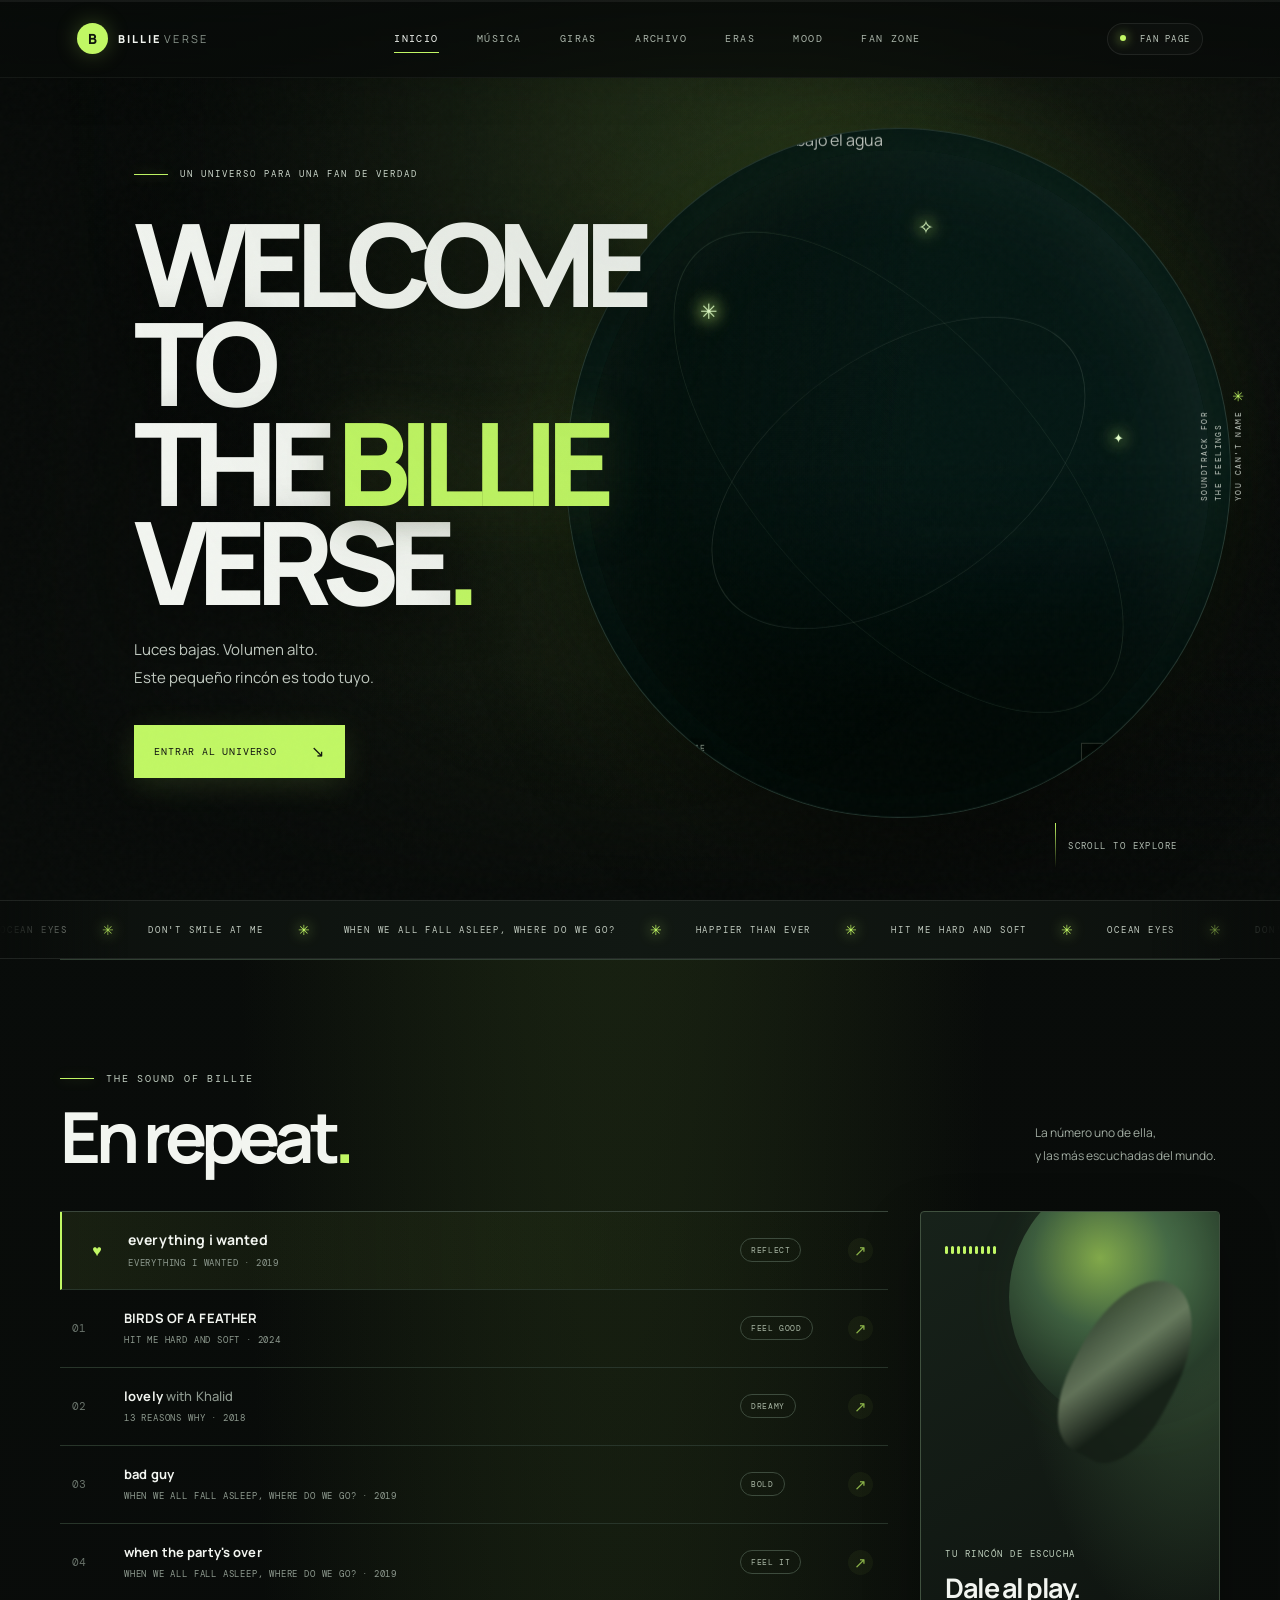
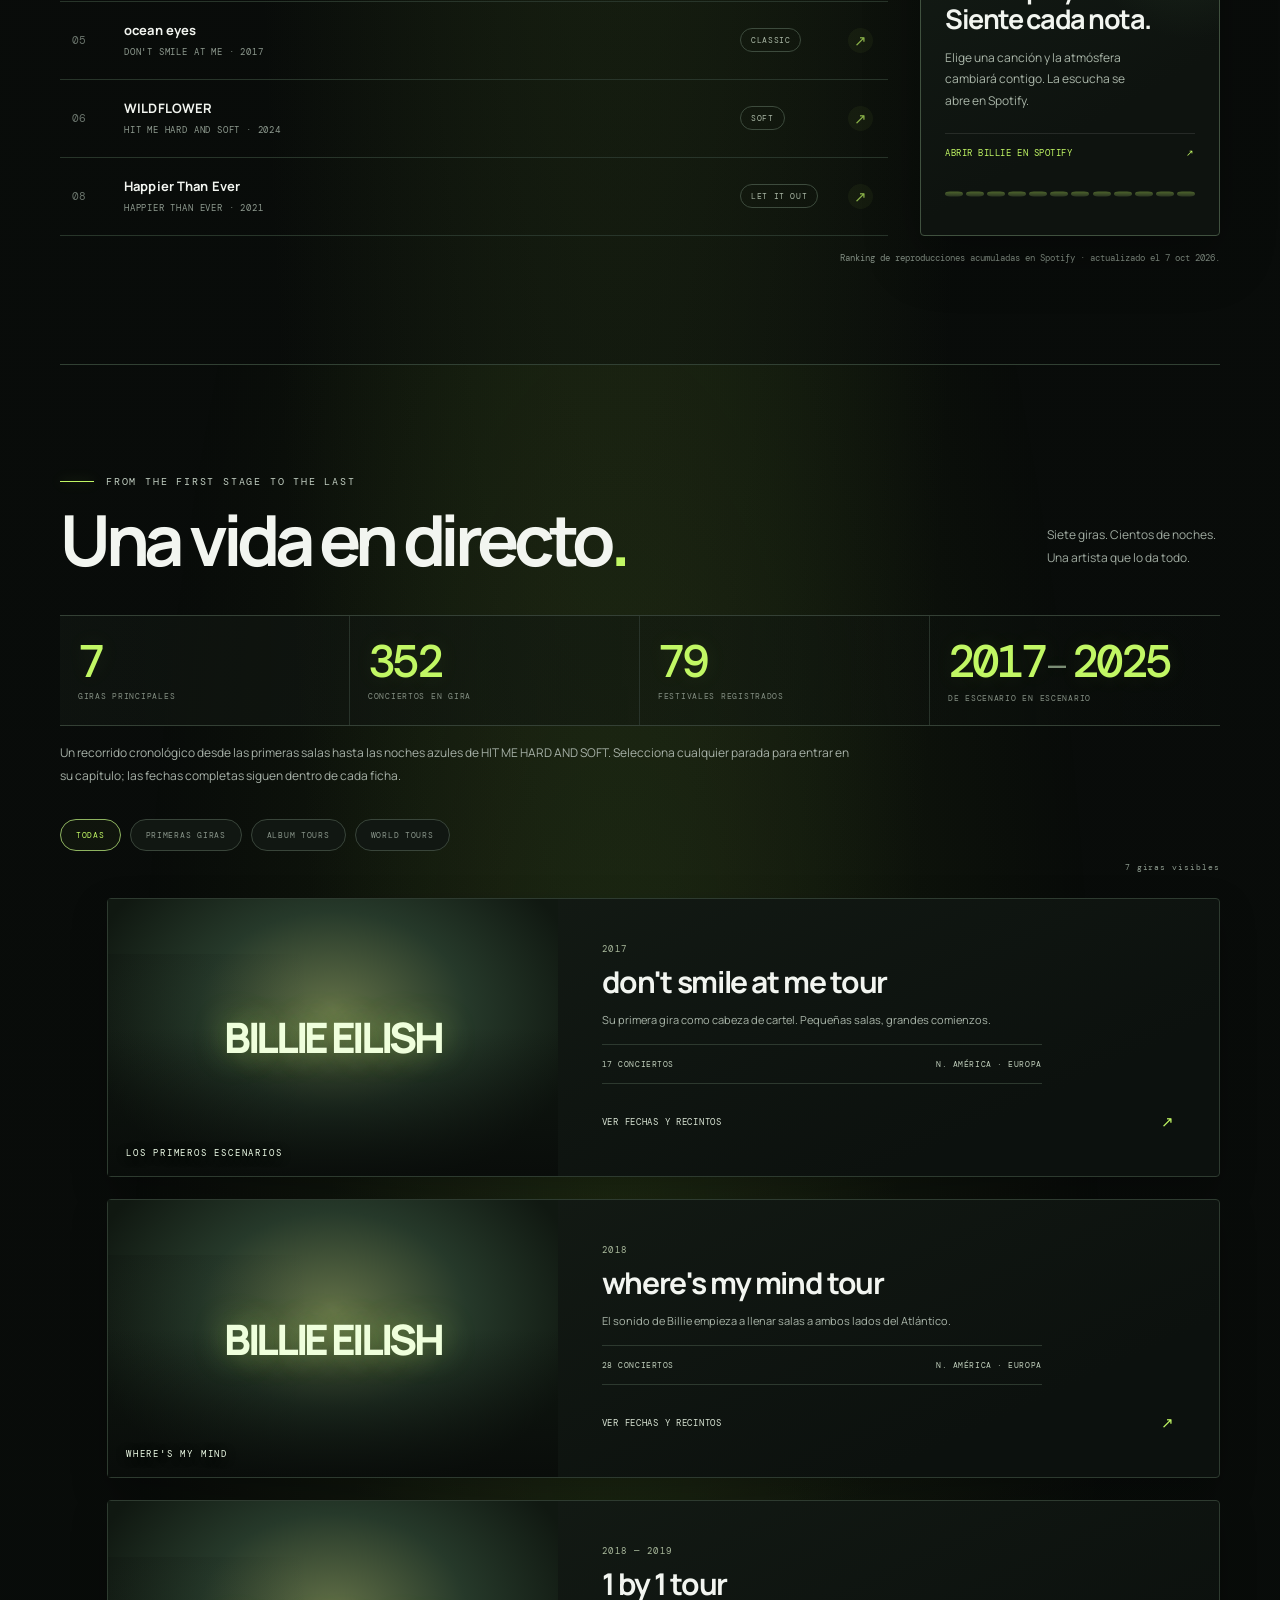
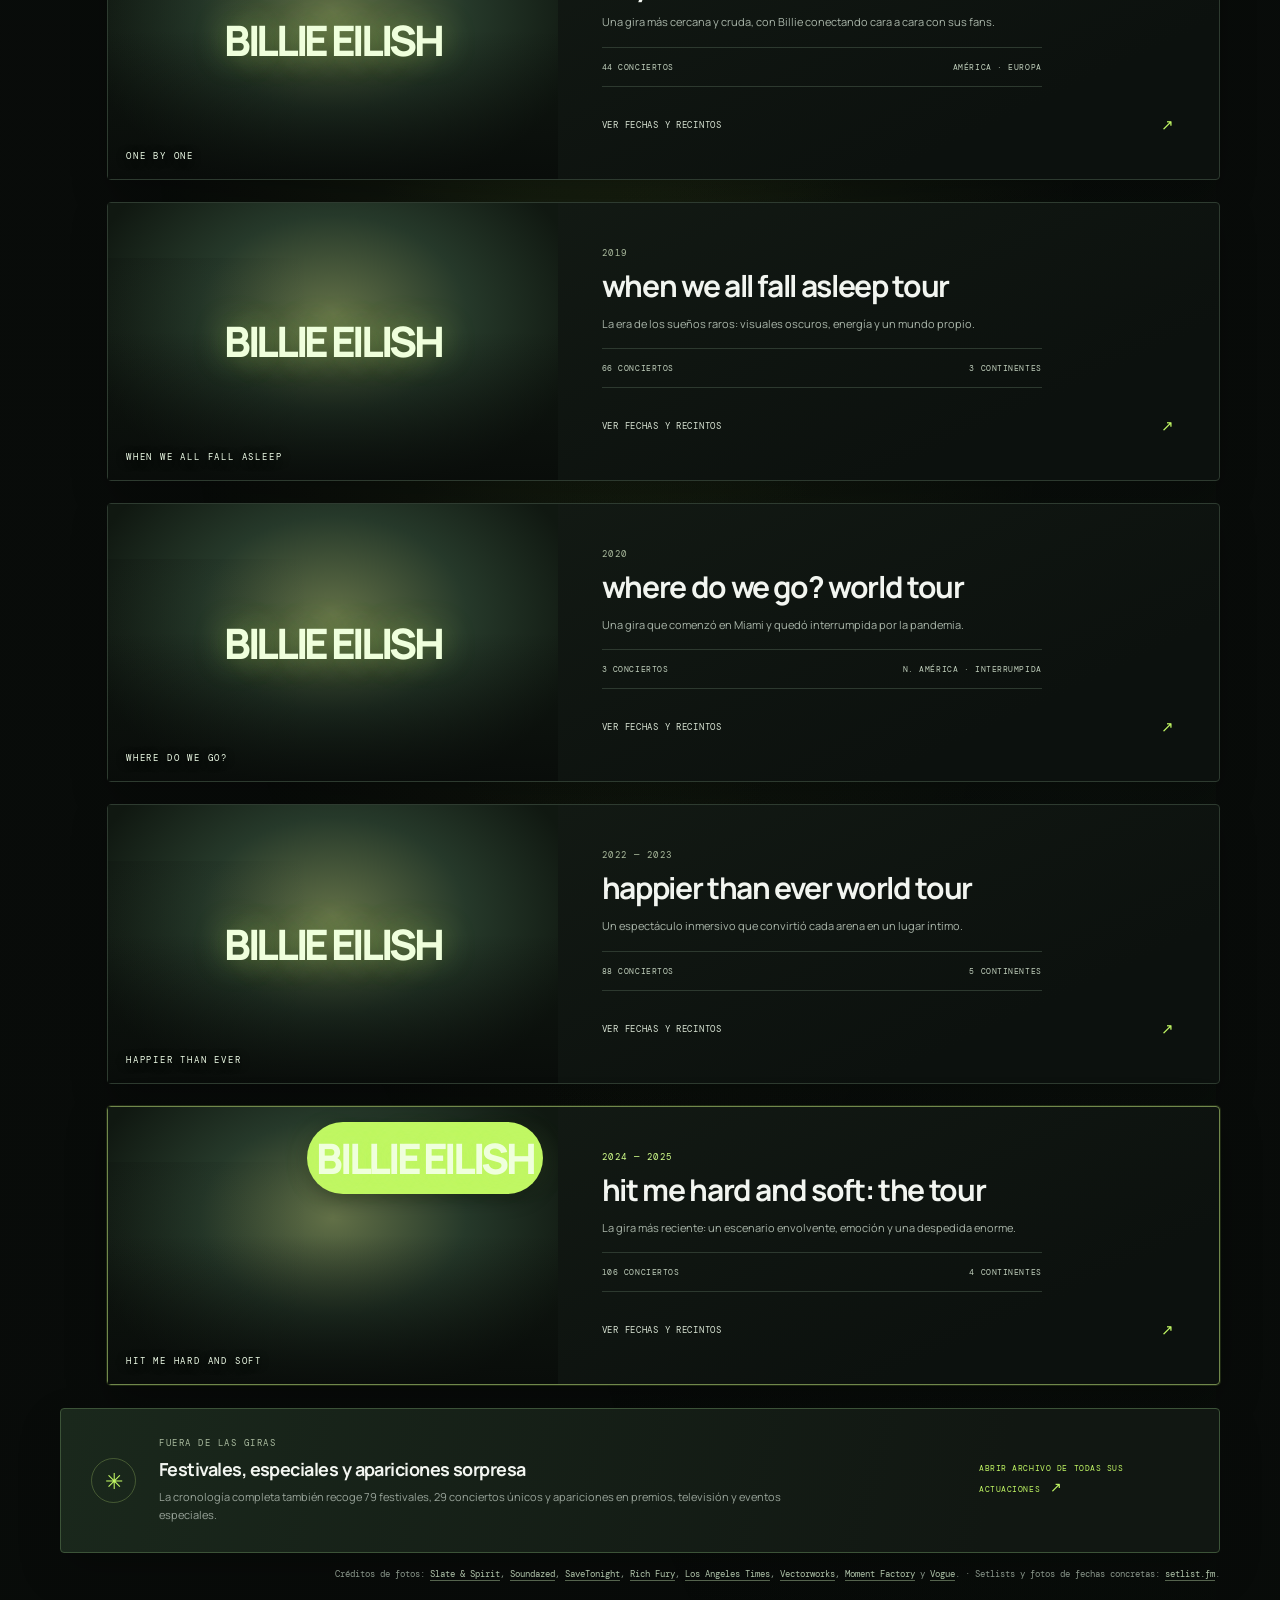
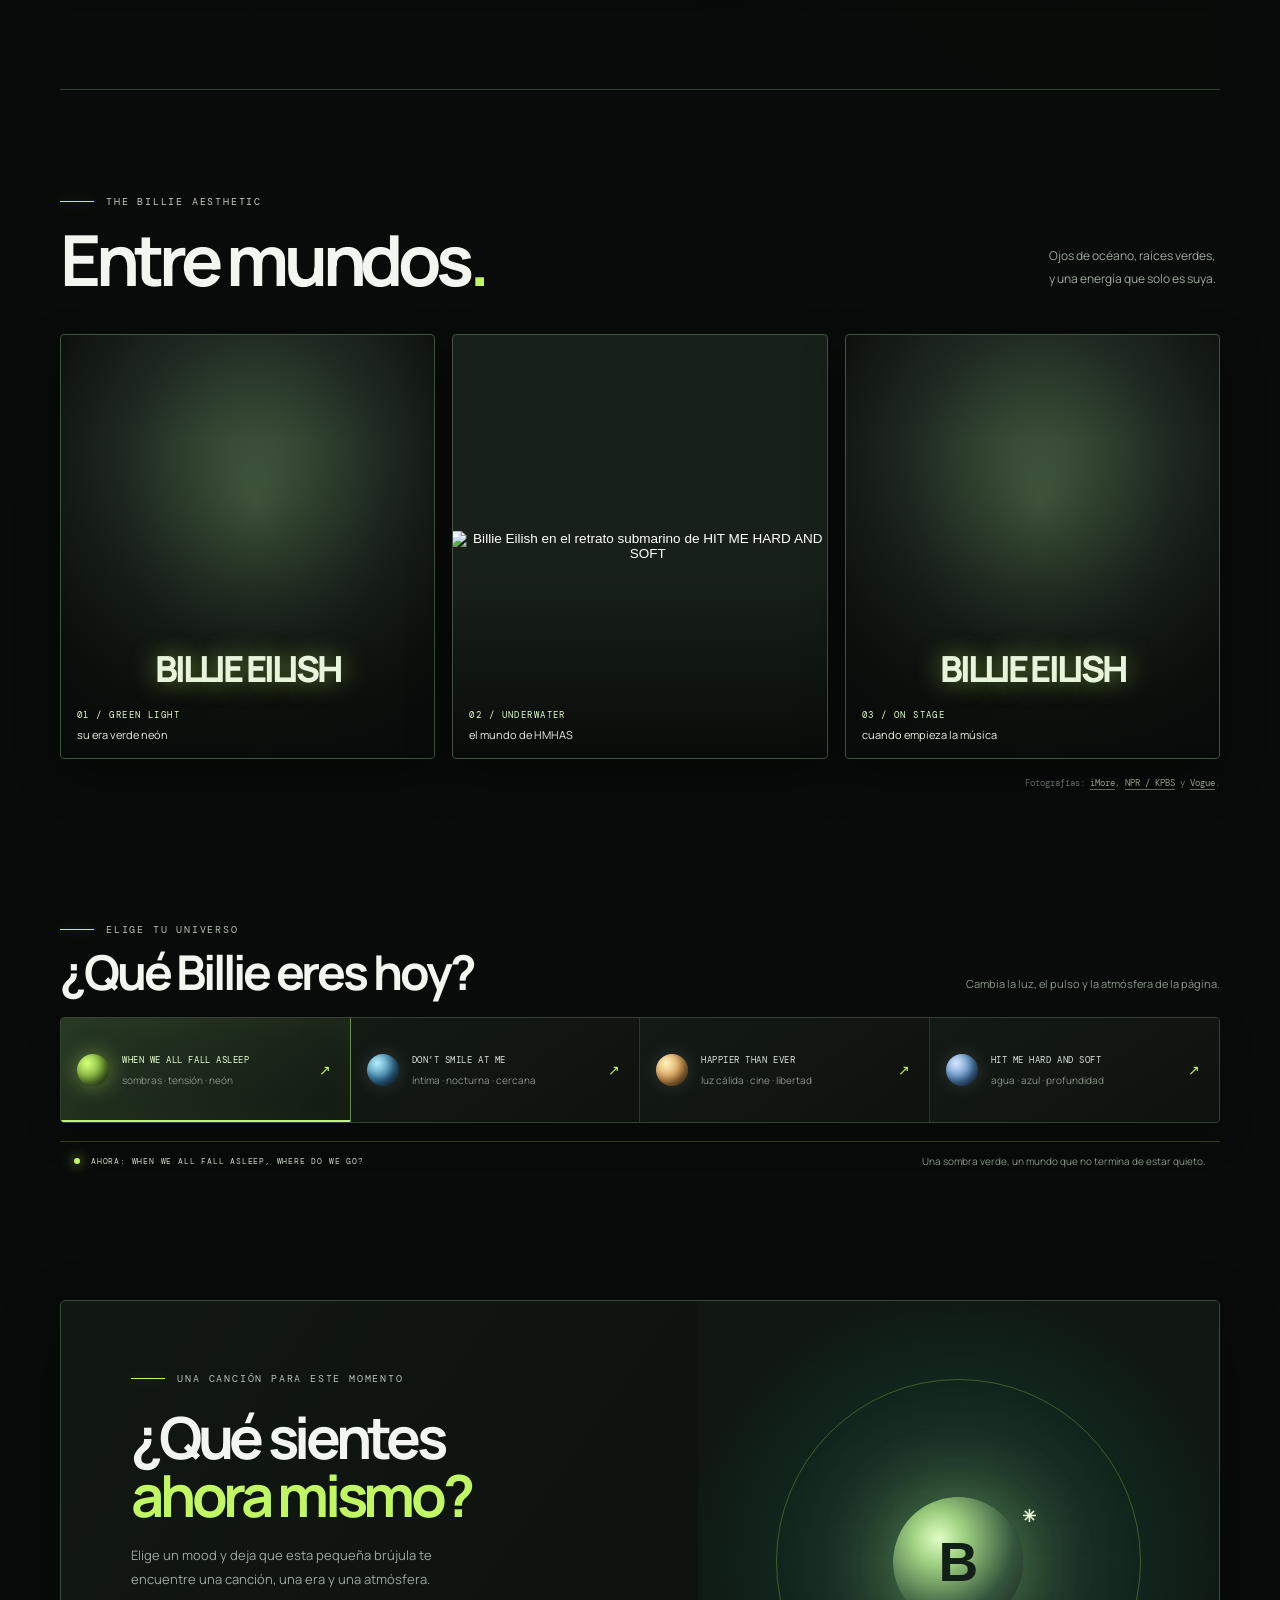
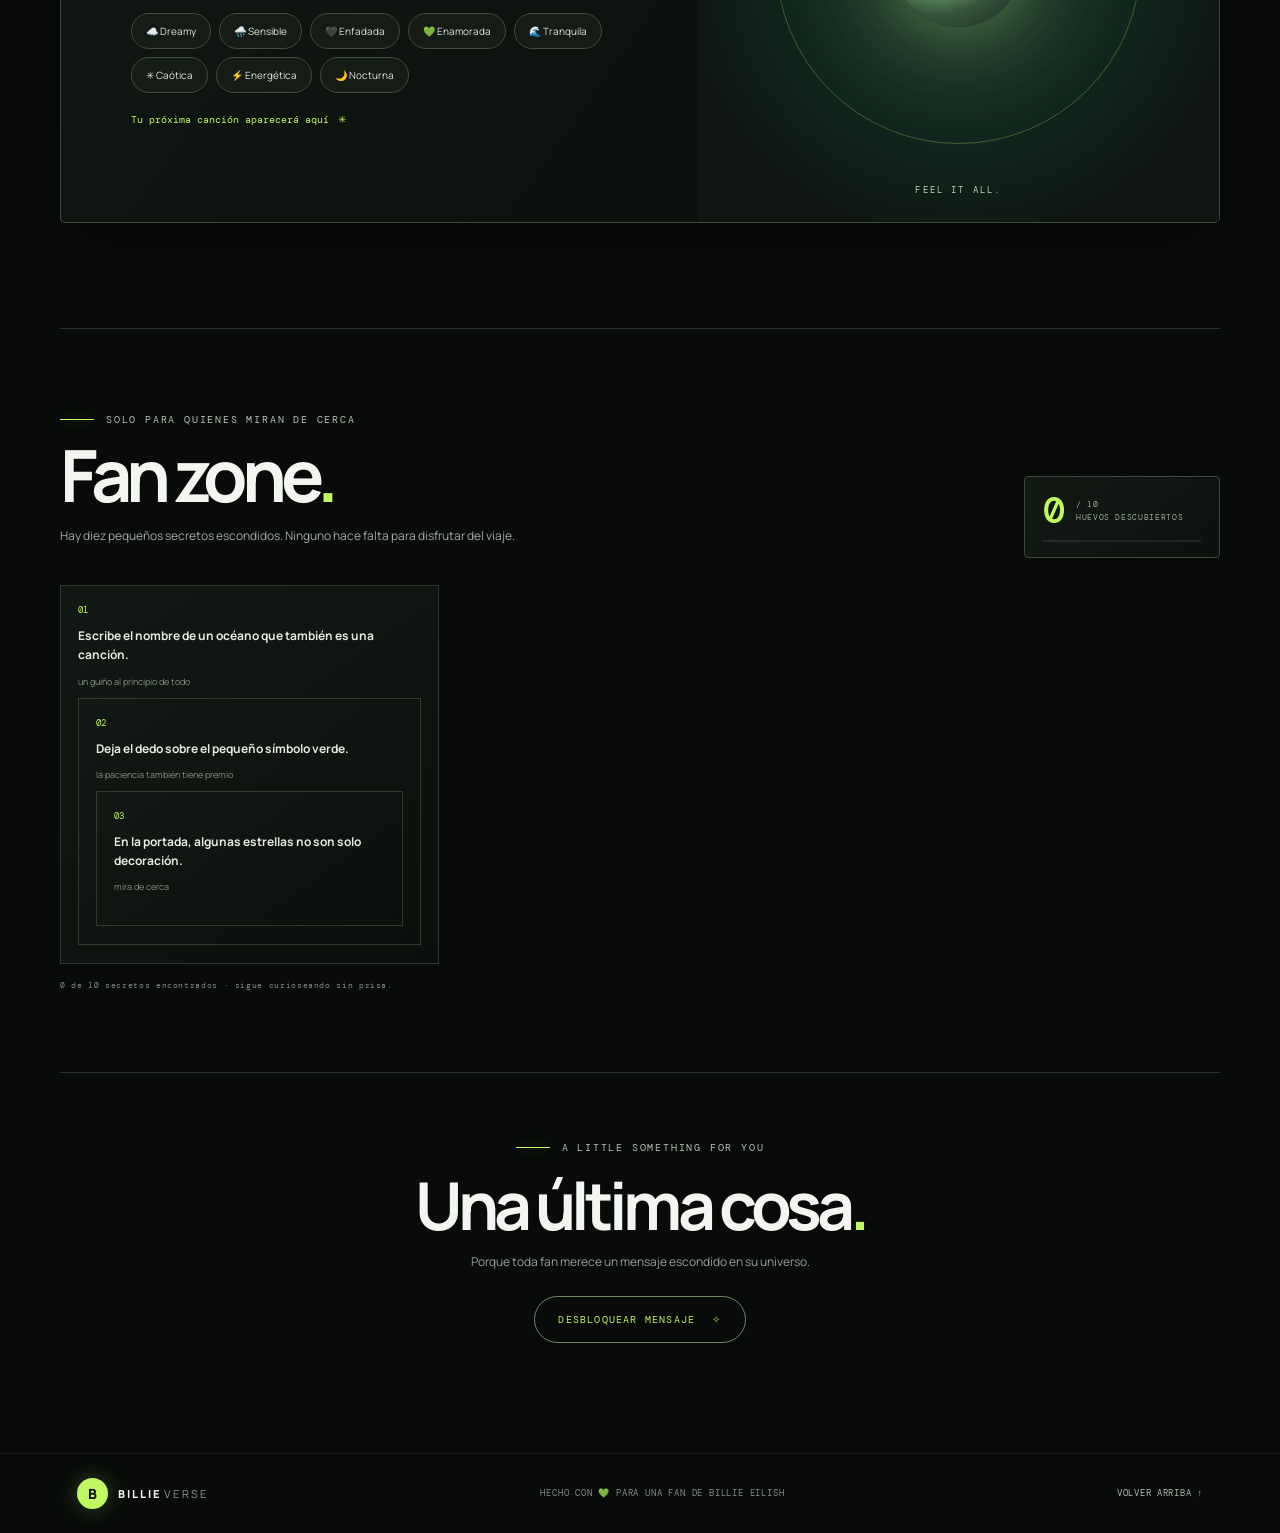
==== commit c4890840: "Add files via upload" ====
--- a/index.html
+++ b/index.html
@@ -10,31 +10,38 @@
   <link rel="preconnect" href="https://fonts.gstatic.com" crossorigin>
   <link href="https://fonts.googleapis.com/css2?family=DM+Mono:wght@400;500&family=Manrope:wght@400;500;600;700;800&display=swap" rel="stylesheet">
   <link rel="stylesheet" href="styles.css">
+  <link rel="stylesheet" href="premium.css">
+  <link rel="stylesheet" href="experience.css">
 </head>
 <body>
+  <a class="skip-link" href="#music">Saltar al contenido</a>
   <div class="grain" aria-hidden="true"></div>
+  <div class="era-atmosphere" aria-hidden="true"></div>
   <div class="cursor-glow" aria-hidden="true"></div>
   <div class="reading-progress" aria-hidden="true"><span id="progress-bar"></span></div>
+  <div class="intro-curtain" aria-hidden="true"><span class="intro-mark">B</span><span class="intro-wordmark">BILLIE VERSE</span><i></i></div>
   <header class="topbar">
     <a class="wordmark" href="#home" aria-label="Billieverse, inicio"><span class="mark">B</span><span>BILLIE<span class="wordmark-light">VERSE</span></span></a>
-    <nav aria-label="Navegación principal"><a href="#music">MÚSICA</a><a href="#concerts">CONCIERTOS</a><a href="#gallery">ERAS</a><a href="#mood">TU MOOD</a></nav>
+    <button class="menu-toggle" type="button" aria-controls="main-nav" aria-expanded="false" aria-label="Abrir menú"><span></span><span></span></button>
+    <nav id="main-nav" aria-label="Navegación principal"><a href="#hero">INICIO</a><a href="#music">MÚSICA</a><a href="#concerts">GIRAS</a><a href="#gallery">ARCHIVO</a><a href="#eras">ERAS</a><a href="#mood">MOOD</a><a href="#fan-zone">FAN ZONE</a></nav>
     <span class="fan-label"><span class="pulse-dot"></span> FAN PAGE</span>
   </header>
 
   <main id="home">
-    <section class="hero">
+    <section id="hero" class="hero">
       <div class="hero-copy">
         <p class="eyebrow"><span class="line"></span> UN UNIVERSO PARA UNA FAN DE VERDAD</p>
         <h1>WELCOME TO<br>THE <span>BILLIE</span><br>VERSE<span class="period">.</span></h1>
         <p class="intro">Luces bajas. Volumen alto.<br>Este pequeño rincón es todo tuyo.</p>
         <a class="primary-button" href="#music">ENTRAR AL UNIVERSO <span>↘</span></a>
       </div>
-      <div class="hero-art" aria-label="Billie Eilish bajo el agua, imagen promocional de HIT ME HARD AND SOFT" role="img">
+      <div class="hero-art">
         <img class="hero-photo" src="https://media.npr.org/assets/img/2024/05/16/main-press-shot-high-res-e048e3ababe2582ec98fce88de1ca7a90da3d526.jpg" alt="Billie Eilish en un retrato azul bajo el agua">
-        <div class="orbit orbit-one"></div><div class="orbit orbit-two"></div>
-        <div class="moon"></div><div class="figure"><div class="figure-head"></div><div class="figure-body"></div></div>
+        <canvas class="hero-webgl" aria-hidden="true"></canvas>
+        <div class="orbit orbit-one" aria-hidden="true"></div><div class="orbit orbit-two" aria-hidden="true"></div>
+        <div class="moon" aria-hidden="true"></div><div class="figure" aria-hidden="true"><div class="figure-head"></div><div class="figure-body"></div></div>
         <div class="art-caption"><span>LISTEN CLOSE</span><span>001 — 2026</span></div>
-        <span class="art-star star-a">✳</span><span class="art-star star-b">✦</span><span class="art-star star-c">✧</span>
+        <button class="art-star star-a" type="button" aria-label="Estrella escondida uno">✳</button><button class="art-star star-b" type="button" aria-label="Estrella escondida dos">✦</button><button class="art-star star-c" type="button" aria-label="Estrella escondida tres">✧</button>
       </div>
       <div class="hero-side-note">SOUNDTRACK FOR<br>THE FEELINGS<br>YOU CAN'T NAME <span>✳</span></div>
       <div class="scroll-note"><span></span> SCROLL TO EXPLORE</div>
@@ -46,16 +53,16 @@
       <div class="section-heading"><div><p class="eyebrow"><span class="line"></span> THE SOUND OF BILLIE</p><h2>En repeat<span class="green-dot">.</span></h2></div><p class="section-note">La número uno de ella,<br>y las más escuchadas del mundo.</p></div>
       <div class="music-layout">
         <div class="track-list" id="track-list" aria-label="Canciones más reproducidas de Billie Eilish">
-          <a class="track personal-favorite" data-track="everything" data-moods="sad" href="https://open.spotify.com/intl-es/track/3ZCTVFBt2Brf31RLEnCkWJ?si=b90b14f1d1f649bf" target="_blank" rel="noreferrer"><span class="track-number favorite-number" aria-label="Su favorita">♥</span><span class="track-name">everything i wanted<small>EVERYTHING I WANTED · 2019</small></span><span class="track-tag favorite-tag">REFLECT</span><span class="track-play" aria-label="Abrir en Spotify">↗</span></a>
-          <a class="track" data-track="birds" data-moods="romantico dreamy" href="https://open.spotify.com/track/6dOtVTDdiauQNBQEDOtlAB" target="_blank" rel="noreferrer"><span class="track-number">01</span><span class="track-name">BIRDS OF A FEATHER<small>HIT ME HARD AND SOFT · 2024</small></span><span class="track-tag">FEEL GOOD</span><span class="track-play" aria-label="Abrir en Spotify">↗</span></a>
-          <a class="track" data-track="lovely" data-moods="sad dreamy" href="https://open.spotify.com/track/0u2P5u6lvoDfwTYjAADbn4" target="_blank" rel="noreferrer"><span class="track-number">02</span><span class="track-name">lovely <i>with Khalid</i><small>13 REASONS WHY · 2018</small></span><span class="track-tag">DREAMY</span><span class="track-play" aria-label="Abrir en Spotify">↗</span></a>
-          <a class="track" data-track="bad-guy" data-moods="energia" href="https://open.spotify.com/track/2Fxmhks0bxGSBdJ92vM42m" target="_blank" rel="noreferrer"><span class="track-number">03</span><span class="track-name">bad guy<small>WHEN WE ALL FALL ASLEEP, WHERE DO WE GO? · 2019</small></span><span class="track-tag">BOLD</span><span class="track-play" aria-label="Abrir en Spotify">↗</span></a>
-          <a class="track" data-track="party" data-moods="sad dreamy" href="https://open.spotify.com/track/43zdsphuZLzwA9k4DJhU0I" target="_blank" rel="noreferrer"><span class="track-number">04</span><span class="track-name">when the party's over<small>WHEN WE ALL FALL ASLEEP, WHERE DO WE GO? · 2019</small></span><span class="track-tag">FEEL IT</span><span class="track-play" aria-label="Abrir en Spotify">↗</span></a>
-          <a class="track" data-track="ocean" data-moods="dreamy romantico" href="https://open.spotify.com/track/2uIX8YMNjGMD7441kqyyNU" target="_blank" rel="noreferrer"><span class="track-number">05</span><span class="track-name">ocean eyes<small>DON'T SMILE AT ME · 2017</small></span><span class="track-tag">CLASSIC</span><span class="track-play" aria-label="Abrir en Spotify">↗</span></a>
-          <a class="track" data-track="wildflower" data-moods="romantico dreamy" href="https://open.spotify.com/track/3QaPy1KgI7nu9FJEQUgn6h" target="_blank" rel="noreferrer"><span class="track-number">06</span><span class="track-name">WILDFLOWER<small>HIT ME HARD AND SOFT · 2024</small></span><span class="track-tag">SOFT</span><span class="track-play" aria-label="Abrir en Spotify">↗</span></a>
-          <a class="track" data-track="happier" data-moods="energia" href="https://open.spotify.com/track/4RVwu0g32PAqgUiJoXsdF8" target="_blank" rel="noreferrer"><span class="track-number">08</span><span class="track-name">Happier Than Ever<small>HAPPIER THAN EVER · 2021</small></span><span class="track-tag">LET IT OUT</span><span class="track-play" aria-label="Abrir en Spotify">↗</span></a>
+          <a class="track personal-favorite" data-track="everything" data-moods="sad nocturno tranquilo" href="https://open.spotify.com/intl-es/track/3ZCTVFBt2Brf31RLEnCkWJ?si=b90b14f1d1f649bf" target="_blank" rel="noreferrer"><span class="track-number favorite-number" aria-label="Su favorita">♥</span><span class="track-name">everything i wanted<small>EVERYTHING I WANTED · 2019</small></span><span class="track-tag favorite-tag">REFLECT</span><span class="track-play" aria-label="Abrir en Spotify">↗</span></a>
+          <a class="track" data-track="birds" data-moods="romantico dreamy energia tranquilo" href="https://open.spotify.com/track/6dOtVTDdiauQNBQEDOtlAB" target="_blank" rel="noreferrer"><span class="track-number">01</span><span class="track-name">BIRDS OF A FEATHER<small>HIT ME HARD AND SOFT · 2024</small></span><span class="track-tag">FEEL GOOD</span><span class="track-play" aria-label="Abrir en Spotify">↗</span></a>
+          <a class="track" data-track="lovely" data-moods="sad dreamy nocturno" href="https://open.spotify.com/track/0u2P5u6lvoDfwTYjAADbn4" target="_blank" rel="noreferrer"><span class="track-number">02</span><span class="track-name">lovely <i>with Khalid</i><small>13 REASONS WHY · 2018</small></span><span class="track-tag">DREAMY</span><span class="track-play" aria-label="Abrir en Spotify">↗</span></a>
+          <a class="track" data-track="bad-guy" data-moods="energia enfadado caotico" href="https://open.spotify.com/track/2Fxmhks0bxGSBdJ92vM42m" target="_blank" rel="noreferrer"><span class="track-number">03</span><span class="track-name">bad guy<small>WHEN WE ALL FALL ASLEEP, WHERE DO WE GO? · 2019</small></span><span class="track-tag">BOLD</span><span class="track-play" aria-label="Abrir en Spotify">↗</span></a>
+          <a class="track" data-track="party" data-moods="sad dreamy nocturno" href="https://open.spotify.com/track/43zdsphuZLzwA9k4DJhU0I" target="_blank" rel="noreferrer"><span class="track-number">04</span><span class="track-name">when the party's over<small>WHEN WE ALL FALL ASLEEP, WHERE DO WE GO? · 2019</small></span><span class="track-tag">FEEL IT</span><span class="track-play" aria-label="Abrir en Spotify">↗</span></a>
+          <a class="track" data-track="ocean" data-moods="dreamy romantico tranquilo nocturno" href="https://open.spotify.com/track/2uIX8YMNjGMD7441kqyyNU" target="_blank" rel="noreferrer"><span class="track-number">05</span><span class="track-name">ocean eyes<small>DON'T SMILE AT ME · 2017</small></span><span class="track-tag">CLASSIC</span><span class="track-play" aria-label="Abrir en Spotify">↗</span></a>
+          <a class="track" data-track="wildflower" data-moods="romantico dreamy tranquilo" href="https://open.spotify.com/track/3QaPy1KgI7nu9FJEQUgn6h" target="_blank" rel="noreferrer"><span class="track-number">06</span><span class="track-name">WILDFLOWER<small>HIT ME HARD AND SOFT · 2024</small></span><span class="track-tag">SOFT</span><span class="track-play" aria-label="Abrir en Spotify">↗</span></a>
+          <a class="track" data-track="happier" data-moods="energia enfadado caotico" href="https://open.spotify.com/track/4RVwu0g32PAqgUiJoXsdF8" target="_blank" rel="noreferrer"><span class="track-number">08</span><span class="track-name">Happier Than Ever<small>HAPPIER THAN EVER · 2021</small></span><span class="track-tag">LET IT OUT</span><span class="track-play" aria-label="Abrir en Spotify">↗</span></a>
         </div>
-        <aside class="now-card"><div class="equalizer" aria-hidden="true"><i></i><i></i><i></i><i></i><i></i><i></i><i></i><i></i><i></i></div><p class="micro-label">YOUR LISTENING CORNER</p><h3>Press play.<br>Feel everything.</h3><p>Elige una canción de la lista y deja que haga lo suyo.</p><a href="https://open.spotify.com/artist/6qqNVTkY8uBg9cP3Jd7DAH" target="_blank" rel="noreferrer" class="spotify-link">ABRIR BILLIE EN SPOTIFY <span>↗</span></a></aside>
+        <aside class="now-card"><div class="equalizer" aria-hidden="true"><i></i><i></i><i></i><i></i><i></i><i></i><i></i><i></i><i></i></div><p class="micro-label" id="now-label">TU RINCÓN DE ESCUCHA</p><h3 id="now-title">Dale al play.<br>Siente cada nota.</h3><p id="now-caption">Elige una canción y la atmósfera cambiará contigo. La escucha se abre en Spotify.</p><a href="https://open.spotify.com/artist/6qqNVTkY8uBg9cP3Jd7DAH" target="_blank" rel="noreferrer" class="spotify-link" id="now-link">ABRIR BILLIE EN SPOTIFY <span>↗</span></a><div class="sound-ribbon" aria-hidden="true"><i></i><i></i><i></i><i></i><i></i><i></i><i></i><i></i><i></i><i></i><i></i><i></i></div></aside>
       </div>
       <p class="source-note">Ranking de reproducciones acumuladas en Spotify · actualizado el 7 oct 2026.</p>
     </section>
@@ -63,9 +70,10 @@
     <section id="concerts" class="concerts-section section-wrap">
       <div class="section-heading"><div><p class="eyebrow"><span class="line"></span> FROM THE FIRST STAGE TO THE LAST</p><h2>Una vida en directo<span class="green-dot">.</span></h2></div><p class="section-note">Siete giras. Cientos de noches.<br>Una artista que lo da todo.</p></div>
       <div class="concert-stats"><div><strong>7</strong><span>GIRAS PRINCIPALES</span></div><div><strong>352</strong><span>CONCIERTOS EN GIRA</span></div><div><strong>79</strong><span>FESTIVALES REGISTRADOS</span></div><div><strong>2017<span>—</span>2025</strong><span>DE ESCENARIO EN ESCENARIO</span></div></div>
-      <p class="tour-intro">Cada foto representa una época. En <strong>ver fechas y recintos</strong> encontrarás el calendario completo de esa gira; abajo tienes el archivo de festivales, conciertos únicos y apariciones especiales.</p>
+      <p class="tour-intro">Un recorrido cronológico desde las primeras salas hasta las noches azules de HIT ME HARD AND SOFT. Selecciona cualquier parada para entrar en su capítulo; las fechas completas siguen dentro de cada ficha.</p>
       <div class="tour-filters" role="group" aria-label="Filtrar giras"><button class="tour-filter active" data-era="all">TODAS</button><button class="tour-filter" data-era="early">PRIMERAS GIRAS</button><button class="tour-filter" data-era="album">ALBUM TOURS</button><button class="tour-filter" data-era="world">WORLD TOURS</button></div>
-      <div class="tour-grid">
+      <p class="tour-filter-status" id="tour-filter-status" aria-live="polite">7 giras visibles</p>
+      <div class="tour-grid tour-timeline">
         <article class="tour-card reveal-card" data-era="early"><a class="tour-image" href="tours/dont-smile-at-me.html"><img src="https://slateandspirit.weebly.com/uploads/1/0/1/6/101603710/img-3340_orig.jpg" alt="Billie Eilish en un concierto íntimo de sus primeros años" loading="lazy"><span class="image-label">LOS PRIMEROS ESCENARIOS</span></a><div class="tour-info"><span class="tour-year">2017</span><h3>don't smile at me tour</h3><p>Su primera gira como cabeza de cartel. Pequeñas salas, grandes comienzos.</p><div class="tour-meta"><span>17 CONCIERTOS</span><span>N. AMÉRICA · EUROPA</span></div><a class="dates-link" href="tours/dont-smile-at-me.html">VER FECHAS Y RECINTOS <span>↗</span></a></div></article>
         <article class="tour-card reveal-card" data-era="early"><a class="tour-image" href="tours/wheres-my-mind.html"><img src="https://soundazed.s3.us-east-2.amazonaws.com/wp-content/uploads/2018/03/14013044/billie-eilish-review-soundazed-black-cat.jpg" alt="Billie Eilish cantando en el Black Cat durante su gira de 2018" loading="lazy"><span class="image-label">WHERE'S MY MIND</span></a><div class="tour-info"><span class="tour-year">2018</span><h3>where's my mind tour</h3><p>El sonido de Billie empieza a llenar salas a ambos lados del Atlántico.</p><div class="tour-meta"><span>28 CONCIERTOS</span><span>N. AMÉRICA · EUROPA</span></div><a class="dates-link" href="tours/wheres-my-mind.html">VER FECHAS Y RECINTOS <span>↗</span></a></div></article>
         <article class="tour-card reveal-card" data-era="early"><a class="tour-image" href="tours/one-by-one.html"><img src="https://s3-ap-southeast-2.amazonaws.com/savetonight/2018/11/40268884_274225943193659_8464796145690869760_n-1024x1022.jpg" alt="Póster de Billie Eilish para la gira 1 by 1" loading="lazy"><span class="image-label">ONE BY ONE</span></a><div class="tour-info"><span class="tour-year">2018 — 2019</span><h3>1 by 1 tour</h3><p>Una gira más cercana y cruda, con Billie conectando cara a cara con sus fans.</p><div class="tour-meta"><span>44 CONCIERTOS</span><span>AMÉRICA · EUROPA</span></div><a class="dates-link" href="tours/one-by-one.html">VER FECHAS Y RECINTOS <span>↗</span></a></div></article>
@@ -80,25 +88,34 @@
 
     <section id="gallery" class="gallery-section section-wrap" aria-labelledby="gallery-title"><div class="section-heading"><div><p class="eyebrow"><span class="line"></span> THE BILLIE AESTHETIC</p><h2 id="gallery-title">Entre mundos<span class="green-dot">.</span></h2></div><p class="section-note">Ojos de océano, raíces verdes,<br>y una energía que solo es suya.</p></div>
       <div class="photo-grid">
-        <figure class="photo-card photo-green"><img src="https://cdn.mos.cms.futurecdn.net/itoMXzZdCPHTye8cLyVBrE.jpg" data-fallback="https://media.npr.org/assets/img/2024/05/16/main-press-shot-high-res-e048e3ababe2582ec98fce88de1ca7a90da3d526.jpg" alt="Retrato de Billie Eilish con raíces verdes y cabello negro" loading="lazy"><figcaption><span>01 / GREEN LIGHT</span><small>su era verde neón</small></figcaption></figure>
-        <figure class="photo-card photo-underwater"><img src="https://media.npr.org/assets/img/2024/05/16/main-press-shot-high-res-e048e3ababe2582ec98fce88de1ca7a90da3d526.jpg" data-fallback="https://cdn.mos.cms.futurecdn.net/itoMXzZdCPHTye8cLyVBrE.jpg" alt="Billie Eilish en el retrato submarino de HIT ME HARD AND SOFT" loading="lazy"><figcaption><span>02 / UNDERWATER</span><small>el mundo de HMHAS</small></figcaption></figure>
-        <figure class="photo-card photo-live"><img src="https://assets.vogue.com/photos/6761d6e098b0165645e526c1/master/w_1024%2Cc_limit/GettyImages-2175574327.jpg" data-fallback="https://images.thebrag.com/cdn-cgi/image/fit%3Dcrop%2Cwidth%3D1200%2Cheight%3D628/https%3A/images-r2-1.thebrag.com/tmn/uploads/Billie-Eilish-Press-Shot-credit-William-Drumm.jpg" alt="Billie Eilish actuando bajo luces verdes en directo" loading="lazy"><figcaption><span>03 / ON STAGE</span><small>cuando empieza la música</small></figcaption></figure>
+        <figure class="photo-card photo-green"><button class="gallery-open" type="button" aria-label="Ampliar foto: Green Light"><img src="https://cdn.mos.cms.futurecdn.net/itoMXzZdCPHTye8cLyVBrE.jpg" data-fallback="https://media.npr.org/assets/img/2024/05/16/main-press-shot-high-res-e048e3ababe2582ec98fce88de1ca7a90da3d526.jpg" alt="Retrato de Billie Eilish con raíces verdes y cabello negro" loading="lazy"></button><figcaption><span>01 / GREEN LIGHT</span><small>su era verde neón</small></figcaption></figure>
+        <figure class="photo-card photo-underwater"><button class="gallery-open" type="button" aria-label="Ampliar foto: Underwater"><img src="https://media.npr.org/assets/img/2024/05/16/main-press-shot-high-res-e048e3ababe2582ec98fce88de1ca7a90da3d526.jpg" data-fallback="https://cdn.mos.cms.futurecdn.net/itoMXzZdCPHTye8cLyVBrE.jpg" alt="Billie Eilish en el retrato submarino de HIT ME HARD AND SOFT" loading="lazy"></button><figcaption><span>02 / UNDERWATER</span><small>el mundo de HMHAS</small></figcaption></figure>
+        <figure class="photo-card photo-live"><button class="gallery-open" type="button" aria-label="Ampliar foto: On Stage"><img src="https://assets.vogue.com/photos/6761d6e098b0165645e526c1/master/w_1024%2Cc_limit/GettyImages-2175574327.jpg" data-fallback="https://images.thebrag.com/cdn-cgi/image/fit%3Dcrop%2Cwidth%3D1200%2Cheight%3D628/https%3A/images-r2-1.thebrag.com/tmn/uploads/Billie-Eilish-Press-Shot-credit-William-Drumm.jpg" alt="Billie Eilish actuando bajo luces verdes en directo" loading="lazy"></button><figcaption><span>03 / ON STAGE</span><small>cuando empieza la música</small></figcaption></figure>
       </div>
       <p class="photo-credit">Fotografías: <a href="https://www.imore.com/template-billie-eilishs-ocean-eyes-hidden-inside-new-logic-pro-update" target="_blank" rel="noreferrer">iMore</a>, <a href="https://www.kpbs.org/news/2024/05/17/billie-eilish-finally-remembers-who-she-is" target="_blank" rel="noreferrer">NPR / KPBS</a> y <a href="https://www.vogue.com/slideshow/best-tour-style-moments-of-2024" target="_blank" rel="noreferrer">Vogue</a>.</p>
     </section>
 
-    <section class="era-section section-wrap" aria-labelledby="era-title"><div class="era-heading"><div><p class="eyebrow"><span class="line"></span> PICK YOUR BILLIE ERA</p><h2 id="era-title">¿Qué Billie eres hoy?</h2></div><p>Elige una era y cambia la luz de este universo.</p></div><div class="era-choices" role="group" aria-label="Cambiar la estética por era"><button data-palette="green"><span class="era-swatch swatch-green"></span><span>GREEN ROOTS<small>bad guy · 2019</small></span><b>↗</b></button><button data-palette="ocean"><span class="era-swatch swatch-ocean"></span><span>OCEAN EYES<small>don't smile at me · 2017</small></span><b>↗</b></button><button data-palette="gold"><span class="era-swatch swatch-gold"></span><span>HAPPIER THAN EVER<small>la luz después del ruido</small></span><b>↗</b></button><button data-palette="blue"><span class="era-swatch swatch-blue"></span><span>HIT ME HARD AND SOFT<small>the blue era · 2024</small></span><b>↗</b></button></div></section>
+    <section id="eras" class="era-section section-wrap" aria-labelledby="era-title"><div class="era-heading"><div><p class="eyebrow"><span class="line"></span> ELIGE TU UNIVERSO</p><h2 id="era-title">¿Qué Billie eres hoy?</h2></div><p>Cambia la luz, el pulso y la atmósfera de la página.</p></div><div class="era-choices" role="group" aria-label="Cambiar la estética por era"><button class="active" data-palette="green" aria-label="Entrar en la era When We All Fall Asleep"><span class="era-swatch swatch-green"></span><span>WHEN WE ALL FALL ASLEEP<small>sombras · tensión · neón</small></span><b>↗</b></button><button data-palette="ocean" aria-label="Entrar en la era don't smile at me"><span class="era-swatch swatch-ocean"></span><span>DON’T SMILE AT ME<small>íntima · nocturna · cercana</small></span><b>↗</b></button><button data-palette="gold" aria-label="Entrar en la era Happier Than Ever"><span class="era-swatch swatch-gold"></span><span>HAPPIER THAN EVER<small>luz cálida · cine · libertad</small></span><b>↗</b></button><button data-palette="blue" aria-label="Entrar en la era HIT ME HARD AND SOFT"><span class="era-swatch swatch-blue"></span><span>HIT ME HARD AND SOFT<small>agua · azul · profundidad</small></span><b>↗</b></button></div><div class="era-caption" aria-live="polite"><span class="era-caption-dot"></span><span id="era-caption">AHORA: WHEN WE ALL FALL ASLEEP, WHERE DO WE GO?</span><small id="era-caption-note">Una sombra verde, un mundo que no termina de estar quieto.</small></div></section>
 
     <section id="mood" class="mood-section section-wrap">
-      <div class="mood-card"><div class="mood-copy"><p class="eyebrow"><span class="line"></span> A SONG FOR RIGHT NOW</p><h2>¿Qué sientes<br><em>ahora mismo?</em></h2><p>Elige un mood y te encontramos una canción de Billie para este momento.</p>
-        <div class="mood-buttons" role="group" aria-label="Elige tu estado de ánimo"><button data-mood="dreamy">☁️ En mi mundo</button><button data-mood="sad">🌧️ Un poco sensible</button><button data-mood="energia">⚡ Con toda la energía</button><button data-mood="romantico">💚 Enamorada</button></div>
+      <div class="mood-card"><div class="mood-copy"><p class="eyebrow"><span class="line"></span> UNA CANCIÓN PARA ESTE MOMENTO</p><h2>¿Qué sientes<br><em>ahora mismo?</em></h2><p>Elige un mood y deja que esta pequeña brújula te encuentre una canción, una era y una atmósfera.</p>
+        <div class="mood-buttons" role="group" aria-label="Elige tu estado de ánimo"><button data-mood="dreamy">☁️ Dreamy</button><button data-mood="sad">🌧️ Sensible</button><button data-mood="enfadado">🖤 Enfadada</button><button data-mood="romantico">💚 Enamorada</button><button data-mood="tranquilo">🌊 Tranquila</button><button data-mood="caotico">✳ Caótica</button><button data-mood="energia">⚡ Energética</button><button data-mood="nocturno">🌙 Nocturna</button></div>
         <div id="mood-result" class="mood-result" aria-live="polite">Tu próxima canción aparecerá aquí<span>✳</span></div>
-      </div><div class="mood-visual" aria-hidden="true"><div class="sound-wave wave-one"></div><div class="sound-wave wave-two"></div><div class="mood-orb">B<span>✳</span></div><span class="visual-caption">FEEL IT ALL.</span></div></div>
+      </div><div class="mood-visual" aria-label="Símbolo interactivo de Billie Verse"><div class="sound-wave wave-one" aria-hidden="true"></div><div class="sound-wave wave-two" aria-hidden="true"></div><button class="mood-orb" type="button" aria-label="Mantén pulsado para encontrar un secreto">B<span aria-hidden="true">✳</span></button><span class="visual-caption" aria-hidden="true">FEEL IT ALL.</span></div></div>
     </section>
 
-    <section id="surprise" class="surprise-section section-wrap"><p class="eyebrow"><span class="line"></span> A LITTLE SOMETHING FOR YOU</p><h2>Una última cosa<span class="green-dot">.</span></h2><p class="surprise-intro">Porque toda fan merece un mensaje escondido en su universo.</p><button id="secret-button" class="secret-button">DESBLOQUEAR MENSAJE <span>✧</span></button><div id="secret-message" class="secret-message" hidden><span class="secret-symbol">✳</span><p>No hace falta entender cada emoción.<br>A veces basta con encontrar una canción<br>que la sienta contigo.</p><small>— tu pequeño rincón Billie 💚</small></div></section>
+    <section id="fan-zone" class="fan-zone section-wrap" aria-labelledby="fan-zone-title">
+      <div class="fan-zone-heading"><div><p class="eyebrow"><span class="line"></span> SOLO PARA QUIENES MIRAN DE CERCA</p><h2 id="fan-zone-title">Fan zone<span class="green-dot">.</span></h2><p>Hay diez pequeños secretos escondidos. Ninguno hace falta para disfrutar del viaje.</p></div><div class="egg-counter" role="status" aria-live="polite"><strong id="egg-count">0</strong><span>/ 10<br>HUEVOS DESCUBIERTOS</span><div class="egg-meter"><i id="egg-meter-fill"></i></div></div></div>
+      <div class="fan-clues"><article class="fan-clue"><span>01</span><strong>Escribe el nombre de un océano que también es una canción.</strong><small>un guiño al principio de todo</small></button><article class="fan-clue"><span>02</span><strong>Deja el dedo sobre el pequeño símbolo verde.</strong><small>la paciencia también tiene premio</small></button><article class="fan-clue"><span>03</span><strong>En la portada, algunas estrellas no son solo decoración.</strong><small>mira de cerca</small></button></div>
+      <p class="fan-progress-copy" id="egg-status">El archivo está esperando tus descubrimientos.</p>
+    </section>
+
+    <section id="surprise" class="surprise-section section-wrap"><p class="eyebrow"><span class="line"></span> A LITTLE SOMETHING FOR YOU</p><h2>Una última cosa<span class="green-dot">.</span></h2><p class="surprise-intro">Porque toda fan merece un mensaje escondido en su universo.</p><button id="secret-button" class="secret-button" type="button" aria-expanded="false" aria-controls="secret-message">DESBLOQUEAR MENSAJE <span aria-hidden="true">✧</span></button><div id="secret-message" class="secret-message" hidden><span class="secret-symbol" aria-hidden="true">✳</span><p>No hace falta entender cada emoción.<br>A veces basta con encontrar una canción<br>que la sienta contigo.</p><small>— tu pequeño rincón Billie 💚</small></div></section>
   </main>
+  <div class="egg-toast" id="egg-toast" role="status" aria-live="polite" hidden><span>✳</span><div><small>HUEVO DESCUBIERTO</small><strong id="egg-toast-copy"></strong></div><b id="egg-toast-count">01 / 10</b></div>
+  <div class="lightbox" id="lightbox" role="dialog" aria-modal="true" aria-label="Galería de Billie Eilish" hidden><button class="lightbox-close" type="button" aria-label="Cerrar galería">×</button><button class="lightbox-arrow lightbox-prev" type="button" aria-label="Foto anterior">←</button><figure><img class="lightbox-image" alt=""><figcaption><span class="lightbox-caption"></span><small class="lightbox-credit"></small></figcaption></figure><button class="lightbox-arrow lightbox-next" type="button" aria-label="Foto siguiente">→</button><div class="lightbox-count" aria-live="polite"></div></div>
   <footer><a class="wordmark" href="#home"><span class="mark">B</span><span>BILLIE<span class="wordmark-light">VERSE</span></span></a><span>HECHO CON 💚 PARA UNA FAN DE BILLIE EILISH</span><a href="#home" class="back-top">VOLVER ARRIBA ↑</a></footer>
+  <script src="webgl-scene.js"></script>
   <script src="script.js"></script>
 </body>
 </html>
--- a/premium.css
+++ b/premium.css
@@ -0,0 +1,17 @@
+:root{--bg:#080b09;--panel:#101612;--panel2:#151d17;--text:#f2f5f0;--muted:#9ba69c;--green:#c1f764;--blue:#9de7e2;--rule:#28332a;--ease:cubic-bezier(.2,.7,.2,1)}
+html{scroll-padding-top:96px;scroll-behavior:smooth}body{background:radial-gradient(ellipse at 50% -16%,#172419 0,transparent 42%),var(--bg);font-feature-settings:"ss01" on}.section-wrap{width:min(1160px,calc(100% - 64px))}.topbar{height:78px;padding-inline:clamp(24px,6vw,96px);background:linear-gradient(180deg,#080b09ed,#080b09cc);border-bottom-color:#d8f3d10f;box-shadow:0 10px 40px #0002}.wordmark{font-size:11px;letter-spacing:.19em}.mark{width:31px;height:31px;box-shadow:0 0 22px #c1f76440}.topbar nav{gap:clamp(18px,3vw,42px)}.topbar nav a{position:relative;padding:11px 0;color:#aab5aa;transition:color .22s}.topbar nav a:after{position:absolute;content:"";left:0;right:100%;bottom:3px;height:1px;background:var(--green);transition:right .25s var(--ease)}.topbar nav a:hover,.topbar nav a.is-current{color:var(--text)}.topbar nav a:hover:after,.topbar nav a.is-current:after{right:0}.fan-label{padding:9px 12px;border:1px solid #ffffff14;border-radius:99px;background:#ffffff05}
+.skip-link{position:fixed;z-index:20;top:10px;left:10px;transform:translateY(-160%);padding:11px 14px;background:var(--green);color:#10150d;font:11px 'DM Mono',monospace;text-decoration:none;transition:transform .2s}.skip-link:focus{transform:translateY(0)}
+.hero-copy>.eyebrow{animation:hero-enter .7s .04s both}.hero-copy>h1{animation:hero-enter .75s .13s both}.hero-copy>.intro{animation:hero-enter .75s .23s both}.hero-copy>.primary-button{animation:hero-enter .75s .32s both}.primary-button span{display:inline-block;transition:transform .2s}.primary-button:hover span{transform:translate(3px,3px)}
+.hero-webgl{position:absolute;inset:0;z-index:2;width:100%;height:100%;pointer-events:none;opacity:.85;mix-blend-mode:screen}.hero-art.has-webgl .orbit{display:none}.hero-art.has-webgl .art-star{filter:drop-shadow(0 0 9px #b9ffcf)}
+.hero{min-height:clamp(740px,100svh,930px);height:auto;padding:145px clamp(32px,10.5vw,165px) 100px;align-items:center}.hero:before{width:min(68vw,950px);right:-2%;top:3%;background:radial-gradient(ellipse,#47683a35,transparent 67%)}.hero:after{content:"";position:absolute;z-index:-1;inset:0;pointer-events:none;background:linear-gradient(90deg,#080b09 0%,#080b0910 72%),linear-gradient(0deg,#080b09 0%,transparent 26%)}.hero-copy{max-width:630px;margin-top:-8px}.hero-copy .eyebrow{font-size:9px;letter-spacing:.22em}.hero-copy h1{font-size:clamp(70px,9vw,138px);line-height:.86;letter-spacing:-.095em;margin:34px 0 25px;text-wrap:balance}.hero-copy h1>span:first-of-type{filter:drop-shadow(0 0 25px #c1f76420)}.hero-copy .intro{font-size:15px;line-height:1.9;color:#c0c9c0;margin-bottom:32px}.hero-art{width:min(52vw,690px);height:min(63vw,690px);right:3.8%;top:51%;border:1px solid #e6ffdb24;box-shadow:0 35px 100px #0008,0 0 100px #b7fa5310;animation:float-art 10s ease-in-out infinite}.hero-art:before{inset:3%;border-color:#efffe21c;box-shadow:inset 0 0 110px #bbf1ce15,0 0 70px #c1f7640d}.hero-art .hero-photo{opacity:.9;mix-blend-mode:normal;filter:saturate(.75) contrast(1.05)}.hero-art:after{background:linear-gradient(0deg,#07100de8,transparent 52%),linear-gradient(110deg,#07100d55,transparent 65%)}.art-caption{left:11%;right:11%;bottom:8%;font-size:8px}.art-caption span:last-child{padding:7px 10px;border:1px solid #efffe22a;background:#080b0966;backdrop-filter:blur(8px)}.art-star{filter:drop-shadow(0 0 7px #c1f764)}.hero .primary-button{padding:16px 20px;min-height:52px;gap:34px;box-shadow:0 7px 30px #c1f76420}.hero .primary-button:hover{transform:translateY(-3px);box-shadow:0 12px 38px #c1f76435}.hero .scroll-note{right:clamp(32px,8vw,125px);left:auto;bottom:32px}.scroll-note span{height:45px}.hero-side-note{right:2.3%;font-size:8px;color:#c1c9c0}
+.era-marquee{padding:19px 0;background:linear-gradient(90deg,#0c100d,#111813 50%,#0c100d);border-color:#ffffff14}.era-marquee-track{gap:34px}.era-marquee span{font-size:9px;color:#c2ccc1}.era-marquee i{font-size:14px;text-shadow:0 0 14px var(--green)}
+.music-section,.concerts-section,.gallery-section,.era-section,.mood-section,.surprise-section{scroll-margin-top:90px}.music-section{padding:112px 0 100px}.concerts-section{padding:110px 0 106px}.gallery-section{padding:105px 0 100px}.section-heading{margin-bottom:38px}.section-heading .eyebrow{margin-bottom:15px}.section-heading h2,.surprise-section h2{letter-spacing:-.075em}.section-note{font-size:12px;line-height:1.9;color:#a0aba1}.eyebrow{color:#b5c1b4}.eyebrow .line{width:34px;box-shadow:0 0 12px #c1f76460}.music-layout{grid-template-columns:minmax(0,1fr) 300px;gap:32px}.track-list{border-top-color:#3a463b}.track{min-height:78px;grid-template-columns:42px minmax(0,1fr) 98px 28px;padding-inline:12px;border-bottom-color:#28352a;transition:background .25s,padding .25s,transform .25s var(--ease)}.track:hover,.track.recommended{background:linear-gradient(90deg,#c1f76417,#c1f76402 85%);padding-left:17px;transform:translateX(2px)}.track-name{font-size:13px;letter-spacing:.01em}.track-name small{font-size:9px;color:#8e9a8f;letter-spacing:.09em}.track-tag{padding:6px 10px;border-color:#3d4b3d;color:#a9b7a5;font-size:8px}.track-play{width:25px;height:25px;display:grid;place-items:center;border-radius:50%;background:#c1f76412}.personal-favorite{position:relative;border-left:2px solid var(--green);padding-left:14px}.personal-favorite .track-name{font-size:14px}.favorite-number{font-size:16px}.now-card{border-radius:4px;background:radial-gradient(ellipse at 90% 10%,#344d34 0,transparent 46%),linear-gradient(150deg,#17221a,#0e130f 77%);border-color:#40513f;box-shadow:0 20px 55px #0004;min-height:390px}.now-card:before{opacity:.6}.now-card h3{font-size:27px;line-height:1.16;letter-spacing:-.055em}.now-card>p:not(.micro-label){font-size:12px;line-height:1.8}.spotify-link{padding-top:13px;border-top-color:#ffffff19}.source-note{font-size:9px;color:#818d82;margin-top:16px}
+.concert-stats{margin:40px 0 29px;background:linear-gradient(90deg,#111712aa,#0b100c44);border-color:#344035}.concert-stats>div{padding:22px 18px;transition:background .25s}.concert-stats>div:hover{background:#c1f76408}.concert-stats strong{font-size:clamp(27px,4.2vw,46px);text-shadow:0 0 22px #c1f7641b}.tour-intro{color:#a7b1a8;line-height:1.9}.tour-filters{gap:9px;margin:0 0 22px}.tour-filter{border-radius:99px;padding:10px 15px;background:#111712;border-color:#39453a;font-size:8px;transition:transform .2s var(--ease),color .2s,border-color .2s,background .2s}.tour-filter:hover{transform:translateY(-2px)}.tour-grid{gap:18px}.tour-card{border:1px solid #2e3b30;border-radius:4px;background:linear-gradient(155deg,#151d16,#0c110e 80%);box-shadow:0 14px 35px #0004;transition:transform .35s var(--ease),border-color .3s,box-shadow .35s}.tour-card:hover{transform:translateY(-7px);border-color:#759253;box-shadow:0 28px 65px #0008,0 0 32px #baff6810}.tour-image{height:clamp(220px,21vw,280px)}.tour-image img{transition:transform .8s var(--ease),filter .5s}.tour-card:hover .tour-image img{transform:scale(1.045);filter:saturate(1.02) contrast(1.06)}.tour-info{padding:22px 21px}.tour-year{font-size:9px;letter-spacing:.16em;color:#aaba9d}.tour-info h3{line-height:1.2;letter-spacing:-.045em;font-size:19px}.tour-info>p{font-size:11px;line-height:1.85;min-height:61px}.tour-meta{border-top:1px solid #2d392f;border-bottom:1px solid #2d392f;padding:14px 0;font-size:8px}.dates-link{display:flex;justify-content:space-between;align-items:center;padding-top:15px;color:#d9e4d4;transition:color .2s,letter-spacing .2s}.dates-link:hover{color:var(--green);letter-spacing:.12em}.dates-link span{font-size:15px;color:var(--green)}.tour-featured{border-color:#71884c;box-shadow:0 0 0 1px #c1f76420,0 14px 40px #0005}.tour-featured .tour-image:before{border-radius:99px;box-shadow:0 5px 20px #0005}.festival-archive{border-radius:4px;padding:28px 30px;box-shadow:0 18px 44px #0003}.festival-archive>a{transition:color .2s}.festival-archive>a:hover{color:var(--green)}.concert-credit{line-height:1.9}.concert-credit a{color:#b0c4aa;text-decoration-color:#55644e;text-underline-offset:3px}.concert-credit a:hover{color:var(--green)}
+.photo-grid{gap:17px}.photo-card{border-radius:4px;box-shadow:0 18px 45px #0005}.photo-card:hover{border-color:#a0c274;box-shadow:0 26px 75px #0008,0 0 30px #a8f46914}.photo-card figcaption{padding-top:36px}.photo-card figcaption span{font-size:9px;letter-spacing:.16em}.photo-credit{margin-top:18px}.era-section{padding:34px 0 105px}.era-heading h2{font-size:clamp(33px,4vw,48px)}.era-choices{overflow:hidden;border-radius:4px;border-color:#344235;box-shadow:0 15px 35px #0003}.era-choices button{padding:16px;min-height:104px;font-size:9px;transition:background .25s,transform .3s var(--ease),box-shadow .25s}.era-choices button:hover{transform:translateY(-3px)}.era-choices button.active{background:linear-gradient(145deg,#273724,#111912);box-shadow:inset 0 -2px var(--green),inset 0 0 35px #c1f76409}.era-choices button small{font-size:10px}.era-swatch{width:32px;height:32px}
+.mood-section{padding:15px 0 105px}.mood-card{border-radius:5px;border-color:#3b483b;box-shadow:0 24px 65px #0005;background:linear-gradient(125deg,#111712,#0c110e 70%)}.mood-copy{padding:clamp(30px,5.5vw,72px)}.mood-copy h2{letter-spacing:-.075em;line-height:1.01}.mood-copy>p:not(.eyebrow){font-size:13px;line-height:1.85}.mood-buttons button{border-radius:99px;padding:10px 14px;background:#151c16;border-color:#3d4c3f;transition:transform .2s var(--ease),background .2s,border-color .2s,color .2s}.mood-buttons button:hover{transform:translateY(-2px)}.mood-buttons button.active{background:#c1f76412;box-shadow:0 0 20px #c1f7640c}.mood-result{font-size:10px;line-height:1.7}.mood-result a{color:var(--text);text-underline-offset:3px}.mood-result a:hover{color:var(--green)}.mood-visual{background:radial-gradient(ellipse at 50% 50%,#284434,#11261d 48%,#101612 77%)}.mood-orb{box-shadow:0 0 70px #9de47c5c,0 0 150px #9de47c27}.surprise-section{padding:68px 20px 110px}.secret-button{border-radius:99px;padding:16px 23px;transition:transform .25s var(--ease),background .25s,box-shadow .25s}.secret-button:hover{transform:translateY(-3px);background:#c1f76412;box-shadow:0 9px 35px #c1f76418}.secret-message{border-radius:4px;background:linear-gradient(140deg,#121a14,#0b100d);box-shadow:0 20px 50px #0004}.secret-message p{font-size:17px;line-height:1.8}footer{padding-inline:clamp(24px,6vw,96px);background:#080b09;border-top-color:#ffffff12}.back-top{transition:color .2s}
+.will-reveal{transition:opacity .7s var(--ease),transform .7s var(--ease)}.will-reveal:not(.in-view){opacity:0;transform:translateY(24px)}.section-reveal{transition:opacity .7s var(--ease),transform .7s var(--ease)}.section-reveal:not(.in-view){opacity:0;transform:translateY(20px)}[hidden]{display:none!important}button,a{-webkit-tap-highlight-color:transparent}button:active,.primary-button:active,.secret-button:active{transform:scale(.98)}:focus-visible{outline:2px solid var(--green);outline-offset:4px}.track:focus-visible,.tour-filter:focus-visible,.mood-buttons button:focus-visible,.era-choices button:focus-visible{outline-offset:2px}.topbar nav a:focus-visible{border-radius:2px}.tour-card[hidden]{display:none!important}
+@media(max-width:900px){.section-wrap{width:min(100% - 48px,760px)}.hero{min-height:810px;padding-inline:8vw}.hero-art{right:-2%;width:min(58vw,600px);height:min(65vw,600px);opacity:.78}.music-layout{grid-template-columns:minmax(0,1fr) 260px}.tour-grid{gap:14px}.tour-info{padding:18px 16px}.tour-info h3{font-size:17px}.tour-meta{gap:8px}.concert-stats>div{padding:18px 12px}}
+@media(max-width:680px){html{scroll-padding-top:75px}.section-wrap{width:calc(100% - 38px)}.topbar{height:68px;padding:0 19px;gap:12px}.topbar nav{gap:clamp(10px,3vw,19px)}.topbar nav a{font-size:8px;letter-spacing:.08em}.wordmark{font-size:9px;letter-spacing:.12em;gap:7px}.mark{width:27px;height:27px}.hero{min-height:790px;height:92svh;padding:112px 25px 78px;align-items:flex-start}.hero-copy{margin-top:22px;max-width:100%}.hero-copy h1{font-size:clamp(62px,15.5vw,105px);line-height:.88;margin:26px 0 20px}.hero-copy .eyebrow{font-size:8px;letter-spacing:.12em}.hero-copy .intro{font-size:14px;line-height:1.8}.hero-art{width:min(104vw,510px);height:min(104vw,510px);max-width:none;max-height:none;right:-24%;top:68%;opacity:.53}.hero-art .hero-photo{object-position:center 42%}.hero:after{background:linear-gradient(90deg,#080b09eb 0%,#080b098f 57%,transparent 100%),linear-gradient(0deg,#080b09 0%,transparent 52%)}.hero .scroll-note{right:23px;bottom:20px;font-size:8px}.hero-side-note{display:none}.era-marquee{padding:15px 0}.era-marquee-track{gap:22px}.era-marquee span{font-size:8px}.music-section,.concerts-section{padding:76px 0 72px}.gallery-section{padding:75px 0 72px}.section-heading{gap:11px;margin-bottom:25px}.section-heading h2{font-size:clamp(38px,10vw,54px)}.section-note{font-size:11px;line-height:1.7}.music-layout{grid-template-columns:1fr;gap:17px}.track{grid-template-columns:28px minmax(0,1fr) 68px 22px;gap:7px;min-height:69px;padding-inline:7px}.track-name{font-size:11px}.track-name small{font-size:7px;letter-spacing:.045em}.personal-favorite .track-name{font-size:12px}.track-tag{font-size:7px;padding:5px 7px}.now-card{min-height:290px;padding:22px}.now-card h3{font-size:24px}.concert-stats{grid-template-columns:1fr 1fr;margin:25px 0}.concert-stats>div{padding:15px 12px;border-bottom:1px solid var(--rule)}.concert-stats>div:nth-child(2){border-right:0}.concert-stats>div:nth-child(n+3){border-bottom:0}.concert-stats strong{font-size:28px}.concert-stats span{font-size:7px}.tour-intro{font-size:11px;line-height:1.8}.tour-filters{gap:7px}.tour-filter{padding:9px 11px;font-size:7px}.tour-grid{grid-template-columns:1fr;gap:14px}.tour-card{display:grid;grid-template-columns:minmax(115px,.8fr) 1fr;align-items:stretch}.tour-image{height:auto;min-height:240px}.tour-image img{position:absolute;inset:0}.tour-info{padding:17px 15px;display:flex;flex-direction:column;justify-content:center}.tour-info h3{min-height:0;font-size:17px;line-height:1.2}.tour-info>p{min-height:0;margin:7px 0 10px;font-size:10px;line-height:1.65}.tour-meta{font-size:7px;gap:7px;padding:10px 0}.dates-link{font-size:7px;padding-top:12px}.image-label{left:11px;right:8px;bottom:11px;font-size:7px;line-height:1.5}.tour-year{font-size:8px}.tour-featured .tour-image:before{right:8px;top:8px;padding:6px;font-size:6px}.festival-archive{grid-template-columns:32px 1fr;gap:12px;padding:17px}.festival-archive>a{grid-column:2;font-size:8px;line-height:1.7}.concert-credit{font-size:8px;line-height:1.9}.photo-grid{grid-template-columns:1fr 1fr;gap:10px}.photo-card,.photo-card:last-child{grid-column:auto;height:clamp(230px,60vw,340px)}.photo-card figcaption{left:12px;right:12px;bottom:12px}.photo-card figcaption span{font-size:7px}.photo-card figcaption small{font-size:9px}.photo-credit{text-align:left;font-size:8px;line-height:1.9}.era-section{padding:18px 0 75px}.era-heading{align-items:flex-start;flex-direction:column;gap:8px}.era-heading h2{font-size:34px}.era-choices{grid-template-columns:1fr 1fr}.era-choices button{min-height:82px;grid-template-columns:25px 1fr 12px;gap:7px;padding:10px 8px;font-size:7px}.era-choices button:nth-child(2){border-right:0}.era-choices button:nth-child(-n+2){border-bottom:1px solid #29372c}.era-choices button small{font-size:8px}.era-swatch{width:23px;height:23px}.mood-section{padding:0 0 75px}.mood-card{grid-template-columns:1fr}.mood-copy{padding:32px 24px 26px}.mood-copy h2{font-size:clamp(38px,10vw,52px)}.mood-buttons{gap:7px}.mood-buttons button{font-size:9px;padding:9px 11px}.mood-visual{min-height:245px}.surprise-section{padding:48px 15px 75px}.surprise-section h2{font-size:clamp(39px,10vw,55px)}.secret-message{padding:22px 14px}footer{padding:22px 19px;flex-wrap:wrap}footer>span{order:3;width:100%;text-align:center;font-size:7px}.back-top{font-size:8px}}
+@media(max-width:430px){.topbar{padding-inline:14px;gap:8px}.topbar nav{gap:9px}.topbar nav a{font-size:7px}.topbar .wordmark{font-size:8px;gap:6px}.topbar .mark{width:24px;height:24px}.section-wrap{width:calc(100% - 30px)}.hero{min-height:760px;padding-inline:20px}.hero-copy h1{font-size:clamp(56px,15vw,80px)}.hero-copy .eyebrow{font-size:7px}.hero-art{width:110vw;height:110vw;right:-31%;top:70%;opacity:.48}.track{grid-template-columns:24px minmax(0,1fr) 56px 18px;gap:5px;min-height:66px}.track-name{font-size:10px}.track-name small{font-size:6.5px}.track-tag{font-size:6px;padding:4px 5px}.personal-favorite .track-name{font-size:11px}.tour-card{grid-template-columns:110px minmax(0,1fr)}.tour-image{min-height:250px}.tour-info{padding:13px 11px}.tour-info h3{font-size:15px}.tour-info>p{font-size:9px}.tour-meta{flex-direction:column;gap:5px}.dates-link{font-size:6px;letter-spacing:.04em}.photo-grid{grid-template-columns:1fr}.photo-card,.photo-card:last-child{height:clamp(265px,82vw,370px)}.era-choices{grid-template-columns:1fr}.era-choices button{border-right:0;border-bottom:1px solid #29372c;min-height:72px}.era-choices button:last-child{border-bottom:0}.era-choices button:nth-child(2){border-bottom:1px solid #29372c}}
+@media(prefers-reduced-motion:reduce){html{scroll-behavior:auto}.will-reveal:not(.in-view),.section-reveal:not(.in-view){opacity:1;transform:none}.hero-art{animation:none}.topbar nav a:after{transition:none}}
+@keyframes hero-enter{from{opacity:0;transform:translateY(16px)}to{opacity:1;transform:translateY(0)}}
--- a/experience.css
+++ b/experience.css
@@ -0,0 +1,44 @@
+@property --era-accent{syntax:'<color>';inherits:true;initial-value:#c1f764}
+@property --era-wash{syntax:'<color>';inherits:true;initial-value:#364b2a}
+:root{--era-accent:#c1f764;--era-wash:#364b2a;--era-cool:#9de7e2;--motion:cubic-bezier(.2,.75,.25,1)}
+main,footer{position:relative;z-index:1}.era-atmosphere{position:fixed;z-index:0;inset:0;pointer-events:none;opacity:.56;background:radial-gradient(ellipse at 60% 14%,color-mix(in srgb,var(--era-wash) 48%,transparent),transparent 56%),radial-gradient(ellipse at 7% 63%,color-mix(in srgb,var(--era-cool) 9%,transparent),transparent 35%);transition:opacity .7s ease;mix-blend-mode:screen}.grain{z-index:5}
+body{--green:var(--era-accent);--blue:var(--era-cool);background-image:radial-gradient(ellipse at 48% -14%,color-mix(in srgb,var(--era-wash) 38%,transparent),transparent 43%),linear-gradient(180deg,#090c0a,#080b09 80%);transition:--era-accent .7s ease,--era-wash .8s ease}
+body[data-palette="green"]{--era-accent:#c1f764;--era-wash:#466127;--era-cool:#b2d878}
+body[data-palette="ocean"]{--era-accent:#a8d8d6;--era-wash:#183b49;--era-cool:#9ddfe7}
+body[data-palette="gold"]{--era-accent:#f0c982;--era-wash:#5a3924;--era-cool:#f0d9a9}
+body[data-palette="blue"]{--era-accent:#9acde9;--era-wash:#133c69;--era-cool:#a8ddf1}
+body[data-palette] .hero:before{background:radial-gradient(ellipse,color-mix(in srgb,var(--era-wash) 55%,transparent),transparent 68%);transition:background 1s ease}
+body[data-palette] .tour-card,body[data-palette] .now-card,body[data-palette] .mood-card{transition:background .8s ease,border-color .6s ease,box-shadow .5s ease,transform .35s var(--motion)}
+body[data-palette="green"] .concerts-section:before{background:radial-gradient(ellipse at 48% 31%,#a6e54618,transparent 58%),radial-gradient(ellipse at 90% 70%,#24442615,transparent 40%)}
+body[data-palette="green"] .hero-art{filter:saturate(.86) contrast(1.08)}
+body[data-palette="ocean"]{background-image:radial-gradient(ellipse at 48% 0%,#102d3c 0,transparent 52%),linear-gradient(180deg,#080e12,#080b09 78%)}
+body[data-palette="ocean"] .hero-art:after{background:linear-gradient(0deg,#061016e6,transparent 52%),radial-gradient(ellipse at 55% 45%,#3a899033,transparent 70%)}
+body[data-palette="ocean"] .tour-card{background:linear-gradient(155deg,#101b20,#0b1013 80%);border-color:#334951}
+body[data-palette="gold"]{background-image:radial-gradient(ellipse at 48% 0%,#382718 0,transparent 48%),linear-gradient(180deg,#100d0b,#090b09 78%)}
+body[data-palette="gold"] .era-marquee{background:linear-gradient(90deg,#110f0d,#20170f 50%,#110f0d)}
+body[data-palette="gold"] .tour-card{background:linear-gradient(155deg,#211a13,#110f0d 80%);border-color:#57452f}
+body[data-palette="blue"]{background-image:radial-gradient(ellipse at 48% 0%,#143552 0,transparent 52%),linear-gradient(180deg,#08121a,#080b09 78%)}
+body[data-palette="blue"] .mood-visual{background:radial-gradient(ellipse at 50% 48%,#285d78,#102938 48%,#0c151b 78%)}
+body[data-palette="blue"] .tour-card{background:linear-gradient(155deg,#12212b,#0a1116 80%);border-color:#344a55}
+body[data-palette="blue"] .era-marquee{background:linear-gradient(90deg,#0a1016,#0e1d27 50%,#0a1016)}
+.intro-curtain{position:fixed;z-index:30;inset:0;display:flex;flex-direction:column;align-items:center;justify-content:center;gap:14px;background:#080b09;opacity:0;visibility:hidden;pointer-events:none}.intro-curtain[hidden]{display:none}.intro-active .intro-curtain{visibility:visible;animation:curtain-out .9s .1s var(--motion) both}.intro-mark{display:grid;place-items:center;width:58px;height:58px;border-radius:50%;background:var(--green);color:#10150d;font-size:29px;font-weight:800;box-shadow:0 0 60px color-mix(in srgb,var(--green) 40%,transparent);animation:mark-in .55s var(--motion) both}.intro-wordmark{font:10px 'DM Mono',monospace;letter-spacing:.34em;color:#edf3e9;animation:hero-enter .5s .24s both}.intro-curtain i{position:absolute;bottom:0;left:0;height:2px;background:var(--green);animation:curtain-line .72s .1s var(--motion) both}
+.menu-toggle{display:none;width:38px;height:38px;place-items:center;align-content:center;gap:6px;border:1px solid #ffffff18;border-radius:50%;background:#0b100d;color:var(--text);cursor:pointer}.menu-toggle span{display:block;width:13px;height:1px;background:currentColor;transition:transform .22s}.menu-toggle[aria-expanded="true"] span:first-child{transform:translateY(3.5px) rotate(45deg)}.menu-toggle[aria-expanded="true"] span:last-child{transform:translateY(-3.5px) rotate(-45deg)}
+.tour-filter-status{min-height:18px;margin:-11px 0 18px;color:#8d9b8f;font:8px 'DM Mono',monospace;letter-spacing:.12em;text-align:right}
+.tour-timeline{position:relative;display:grid;grid-template-columns:1fr;gap:22px;padding-left:47px}.tour-timeline:before{position:absolute;content:"";left:18px;top:2px;bottom:2px;width:1px;background:linear-gradient(180,transparent,var(--green) 7%,#61705b 50%,#284231 92%,transparent);transform-origin:top;transform:scaleY(0)}.tour-timeline.in-view:before{animation:timeline-draw 1.2s .1s both}.tour-timeline .tour-card{position:relative;display:grid;grid-template-columns:minmax(250px,.68fr) minmax(0,1fr);min-height:260px;overflow:visible}.tour-timeline .tour-card:before{content:"";position:absolute;z-index:2;left:-38px;top:33px;width:9px;height:9px;border-radius:50%;background:var(--green);box-shadow:0 0 0 6px color-mix(in srgb,var(--green) 13%,transparent),0 0 24px color-mix(in srgb,var(--green) 58%,transparent);transition:transform .3s,box-shadow .3s}.tour-timeline .tour-card:hover:before{transform:scale(1.25);box-shadow:0 0 0 9px color-mix(in srgb,var(--green) 13%,transparent),0 0 30px color-mix(in srgb,var(--green) 80%,transparent)}.tour-timeline .tour-image{height:100%;min-height:260px}.tour-timeline .tour-info{display:flex;flex-direction:column;justify-content:center;padding:clamp(22px,4vw,44px)}.tour-timeline .tour-info h3{font-size:clamp(20px,2.4vw,30px);min-height:0}.tour-timeline .tour-info>p{min-height:0;max-width:440px}.tour-timeline .tour-meta{width:100%;max-width:440px}
+.era-caption{display:flex;align-items:center;gap:11px;margin-top:18px;padding:12px 14px;border-top:1px solid color-mix(in srgb,var(--green) 22%,transparent);color:#cad5c7;font:8px 'DM Mono',monospace;letter-spacing:.1em}.era-caption-dot{width:6px;height:6px;flex:0 0 auto;border-radius:50%;background:var(--green);box-shadow:0 0 12px var(--green)}.era-caption small{margin-left:auto;color:#879487;font:10px Manrope,sans-serif;letter-spacing:0;text-align:right}.era-choices button{transition:background .6s,color .6s,box-shadow .5s,transform .3s var(--motion)}.era-choices button.active{border-color:color-mix(in srgb,var(--green) 45%,transparent)}.era-choices button.active .era-swatch{box-shadow:0 0 22px color-mix(in srgb,var(--green) 48%,transparent),inset -5px -5px 9px #0007}
+.now-card{isolation:isolate}.now-card.is-selected{border-color:var(--green);background:radial-gradient(ellipse at 92% 10%,color-mix(in srgb,var(--era-wash) 75%,transparent),transparent 48%),linear-gradient(150deg,#17221a,#0e130f 77%)}.now-card.is-selected h3{overflow-wrap:anywhere;animation:answer-rise .45s var(--motion) both}.sound-ribbon{display:flex;align-items:center;gap:3px;height:34px;margin-top:18px;opacity:.35}.sound-ribbon i{height:var(--h,10px);flex:1;border-radius:9px;background:linear-gradient(180deg,var(--green),color-mix(in srgb,var(--blue) 50%,transparent));transform:scaleY(.48);transform-origin:center;transition:transform .3s}.now-card.is-selected .sound-ribbon{opacity:.8}.now-card.is-selected .sound-ribbon i{animation:sound-breathe 1.1s ease-in-out infinite alternate}.sound-ribbon i:nth-child(3n){animation-delay:.2s}.sound-ribbon i:nth-child(4n){animation-delay:.4s}.sound-ribbon i:nth-child(5n){animation-delay:.6s}
+.mood-buttons button[aria-pressed="true"]{border-color:var(--green);color:var(--green);background:color-mix(in srgb,var(--green) 10%,transparent);box-shadow:0 0 24px color-mix(in srgb,var(--green) 12%,transparent)}.mood-answer{display:grid;gap:7px;padding:16px 17px;border:1px solid color-mix(in srgb,var(--green) 35%,transparent);border-radius:4px;background:linear-gradient(115deg,color-mix(in srgb,var(--era-wash) 30%,#101612),#0c110e);text-align:left}.mood-result.answer-in .mood-answer{animation:answer-rise .5s var(--motion) both}.mood-answer small{color:var(--green);font:8px 'DM Mono',monospace;letter-spacing:.14em}.mood-answer strong{color:#f0f5ee;font-size:17px;letter-spacing:-.04em}.mood-answer>span{color:#94a396;font:8px 'DM Mono',monospace;letter-spacing:.12em}.mood-answer p{margin:3px 0;color:#bbc6bb;font:11px/1.7 Manrope,sans-serif}.mood-answer a{width:max-content;margin-top:4px;color:var(--green);font:8px 'DM Mono',monospace;letter-spacing:.1em;text-underline-offset:4px}
+.photo-card:after{pointer-events:none}.gallery-open{position:absolute;inset:0;width:100%;height:100%;padding:0;overflow:hidden;border:0;background:transparent;cursor:zoom-in}.gallery-open img{width:100%;height:100%;object-fit:cover;transition:transform .8s var(--motion),filter .4s}.photo-card:hover .gallery-open img{transform:scale(1.055);filter:saturate(1.08)}.gallery-open:focus-visible{z-index:3;outline:2px solid var(--green);outline-offset:-6px}.lightbox[hidden]{display:none}.lightbox{position:fixed;z-index:25;inset:0;display:grid;grid-template-columns:72px minmax(0,1fr) 72px;grid-template-rows:minmax(0,1fr) auto;align-items:center;justify-items:center;padding:7vh 5vw 5vh;background:#050807ed;backdrop-filter:blur(18px);-webkit-backdrop-filter:blur(18px);animation:lightbox-in .25s ease both}.lightbox figure{grid-column:2;grid-row:1;width:min(100%,1100px);height:100%;margin:0;display:grid;grid-template-rows:minmax(0,1fr) auto;justify-items:center}.lightbox-image{width:100%;height:100%;min-height:0;object-fit:contain;filter:drop-shadow(0 25px 70px #000a)}.lightbox figcaption{width:min(100%,860px);display:flex;justify-content:space-between;gap:18px;padding:17px 2px;color:#eff5ed;font:10px 'DM Mono',monospace;letter-spacing:.14em}.lightbox-credit{color:#8f9b90;font:10px Manrope,sans-serif;letter-spacing:0}.lightbox-close,.lightbox-arrow{display:grid;place-items:center;width:44px;height:44px;border:1px solid #ffffff2b;border-radius:50%;background:#0a100dcc;color:#f4f7f2;font-size:22px;cursor:pointer;transition:transform .2s,color .2s,border-color .2s}.lightbox-close:hover,.lightbox-arrow:hover{transform:scale(1.06);color:var(--green);border-color:var(--green)}.lightbox-close{position:absolute;right:28px;top:24px;font-size:29px}.lightbox-prev{grid-column:1;grid-row:1}.lightbox-next{grid-column:3;grid-row:1}.lightbox-count{grid-column:2;grid-row:2;padding-top:2px;color:#819084;font:8px 'DM Mono',monospace;letter-spacing:.2em}.lightbox-open{overflow:hidden}
+.fan-zone{padding:74px 0 82px;border-top:1px solid var(--rule)}.fan-zone-heading{display:flex;justify-content:space-between;align-items:end;gap:25px}.fan-zone-heading h2{margin:12px 0;font-size:clamp(42px,6vw,72px);letter-spacing:-.08em}.fan-zone-heading>div>p:last-child{max-width:470px;color:#a1aca2;font-size:12px;line-height:1.8}.egg-counter{position:relative;display:grid;grid-template-columns:auto 1fr;align-items:center;gap:2px 11px;min-width:196px;padding:15px 18px;border:1px solid #3c493d;border-radius:4px;background:linear-gradient(140deg,#131a14,#0c110e)}.egg-counter strong{grid-row:span 1;color:var(--green);font:500 37px/1 'DM Mono',monospace}.egg-counter>span{color:#9ca89c;font:8px/1.6 'DM Mono',monospace;letter-spacing:.08em}.egg-meter{grid-column:1/-1;height:2px;margin-top:9px;background:#ffffff16}.egg-meter i{display:block;width:0;height:100%;background:var(--green);box-shadow:0 0 10px var(--green);transition:width .5s var(--motion)}.fan-clues{display:grid;grid-template-columns:repeat(3,1fr);gap:12px;margin-top:27px}.fan-clue{position:relative;min-height:135px;display:flex;flex-direction:column;align-items:flex-start;gap:10px;padding:18px 17px;border:1px solid #2e392f;background:linear-gradient(145deg,#121813,#0b100d);color:#e3eae1;text-align:left;cursor:pointer;transition:transform .25s var(--motion),border-color .25s,background .25s}.fan-clue:hover{transform:translateY(-3px);border-color:#60734d;background:linear-gradient(145deg,#182219,#0b100d)}.fan-clue>span{color:var(--green);font:9px 'DM Mono',monospace}.fan-clue strong{max-width:300px;font-size:12px;line-height:1.6}.fan-clue small{color:#829084;font:9px Manrope,sans-serif}.fan-progress-copy{margin:16px 0 0;color:#809082;font:8px 'DM Mono',monospace;letter-spacing:.08em}.egg-toast[hidden]{display:none}.egg-toast{position:fixed;z-index:40;right:22px;bottom:22px;display:grid;grid-template-columns:35px 1fr auto;align-items:center;gap:13px;width:min(430px,calc(100% - 32px));padding:14px 15px;border:1px solid color-mix(in srgb,var(--green) 48%,#344235);border-radius:5px;background:#0d130ff2;box-shadow:0 18px 55px #0009;opacity:0;transform:translateY(12px);pointer-events:none;transition:opacity .3s,transform .3s}.egg-toast.toast-show{opacity:1;transform:none}.egg-toast>span{display:grid;place-items:center;width:34px;height:34px;border-radius:50%;background:color-mix(in srgb,var(--green) 14%,transparent);color:var(--green);font-size:17px}.egg-toast div{display:grid;gap:5px}.egg-toast small{color:var(--green);font:7px 'DM Mono',monospace;letter-spacing:.17em}.egg-toast strong{color:#eaf0e8;font-size:11px;line-height:1.5}.egg-toast>b{color:#899687;font:8px 'DM Mono',monospace}.egg-flash .mark{animation:egg-pop .65s var(--motion)}
+.favorite-number{cursor:pointer;transition:transform .2s}.favorite-number:hover{transform:scale(1.22)}.art-star{cursor:pointer}.mood-orb{border:0;cursor:pointer;transition:transform .25s var(--motion),box-shadow .25s}.mood-orb:hover,.mood-orb:focus-visible{transform:scale(1.06);box-shadow:0 0 84px color-mix(in srgb,var(--green) 58%,transparent),0 0 160px #9de47c27}.cursor-glow{transition:width .25s,height .25s,opacity .25s}.cursor-glow.is-interactive{width:350px;height:350px;opacity:1}.page-leaving main{animation:page-exit .19s ease both}.photo-card figcaption{pointer-events:none}.photo-card figcaption small{max-width:100%}.skip-link{z-index:50}
+.hero-art.image-failed{background:radial-gradient(ellipse at 50% 42%,#234b48,#102326 56%,#090c0a 82%)}.hero-art.image-failed:before{content:"INTO THE BILLIEVERSE";inset:auto 0 18%;width:auto;height:auto;display:grid;place-items:center;border:0;border-radius:0;color:#e9f4e9;font:700 clamp(12px,2vw,20px) 'DM Mono',monospace;letter-spacing:.16em;box-shadow:none}.hero-art.image-failed:after{background:linear-gradient(0deg,#07100de8,transparent 60%)}
+.art-star{padding:0;border:0;background:transparent;line-height:1}.art-star:focus-visible{outline:1px solid var(--green);outline-offset:4px;border-radius:50%}
+@keyframes curtain-out{0%{opacity:1;visibility:visible}75%{opacity:1}100%{opacity:0;visibility:hidden}}@keyframes mark-in{from{opacity:0;transform:scale(.75) rotate(-12deg);filter:blur(6px)}to{opacity:1;transform:none;filter:none}}@keyframes curtain-line{from{width:0}to{width:100%}}@keyframes timeline-draw{from{transform:scaleY(0)}to{transform:scaleY(1)}}@keyframes sound-breathe{from{transform:scaleY(.32)}to{transform:scaleY(1)}}@keyframes answer-rise{from{opacity:0;transform:translateY(10px);filter:blur(3px)}to{opacity:1;transform:none;filter:none}}@keyframes lightbox-in{from{opacity:0}to{opacity:1}}@keyframes egg-pop{45%{transform:scale(1.24);box-shadow:0 0 35px color-mix(in srgb,var(--green) 55%,transparent)}}@keyframes page-exit{to{opacity:0;transform:translateY(-5px)}}
+@media(max-width:1100px){.topbar nav{gap:clamp(13px,2vw,24px)}.topbar nav a{font-size:8px}.fan-label{font-size:7px}.tour-timeline .tour-card{grid-template-columns:minmax(220px,.6fr) minmax(0,1fr)}}
+@media(max-width:760px){.topbar{position:fixed}.menu-toggle{display:grid;order:3;margin-left:auto}.topbar nav{position:absolute;top:calc(100% + 8px);left:15px;right:15px;display:none;grid-template-columns:1fr 1fr;gap:3px;padding:10px;border:1px solid #ffffff18;border-radius:8px;background:#0a0f0cf5;box-shadow:0 20px 45px #0008;backdrop-filter:blur(18px)}.topbar nav.menu-open{display:grid}.topbar nav a{padding:13px 11px;border-radius:4px;font-size:9px}.topbar nav a:hover,.topbar nav a.is-current{background:#ffffff09}.topbar nav a:after{display:none}.fan-label{margin-left:auto}.menu-toggle[aria-expanded="true"]{order:3}.tour-timeline{padding-left:31px;gap:15px}.tour-timeline:before{left:10px}.tour-timeline .tour-card{grid-template-columns:minmax(130px,.55fr) minmax(0,1fr);min-height:225px}.tour-timeline .tour-card:before{left:-26px;top:27px;width:7px;height:7px}.tour-timeline .tour-image{min-height:225px}.tour-timeline .tour-info{padding:19px 17px}.tour-timeline .tour-info h3{font-size:clamp(17px,3vw,23px)}.fan-clues{gap:8px}.fan-clue{padding:14px;min-height:145px}.fan-clue strong{font-size:10px}.fan-clue small{font-size:8px}}
+@media(max-width:560px){.topbar{padding-inline:14px;gap:7px}.topbar .fan-label{display:none}.menu-toggle{margin-left:auto}.lightbox{grid-template-columns:42px minmax(0,1fr) 42px;padding:8vh 3vw 5vh}.lightbox-close{right:15px;top:14px;width:38px;height:38px}.lightbox-arrow{width:36px;height:36px;font-size:17px}.lightbox figure{width:100%}.lightbox figcaption{flex-direction:column;gap:6px;font-size:8px}.lightbox-credit{font-size:9px}.fan-zone{padding:54px 0 62px}.fan-zone-heading{align-items:flex-start;flex-direction:column;gap:13px}.fan-zone-heading h2{font-size:48px}.egg-counter{width:100%;grid-template-columns:auto auto 1fr}.egg-counter strong{grid-row:span 2}.egg-meter{grid-column:3;grid-row:1/3;margin:0}.fan-clues{grid-template-columns:1fr}.fan-clue{min-height:0;display:grid;grid-template-columns:28px 1fr;gap:3px 10px;padding:13px}.fan-clue>span{grid-row:span 2}.fan-clue strong{font-size:11px}.fan-clue small{font-size:9px}.era-caption{flex-wrap:wrap;line-height:1.6}.era-caption small{width:100%;margin-left:17px;text-align:left}.tour-timeline .tour-card{grid-template-columns:100px minmax(0,1fr);min-height:244px}.tour-timeline .tour-image{min-height:244px}.tour-timeline .tour-info{padding:13px 11px}.tour-timeline .tour-info h3{font-size:15px}.tour-timeline .tour-info>p{font-size:9px;line-height:1.65}.tour-timeline .tour-meta{font-size:7px}.tour-timeline .dates-link{font-size:7px;letter-spacing:.02em}.tour-filter-status{font-size:7px}.mood-answer{padding:13px}.egg-toast{right:12px;bottom:12px;grid-template-columns:30px 1fr auto;gap:9px;padding:12px}.egg-toast>span{width:29px;height:29px}.egg-toast strong{font-size:10px}}
+@media(max-width:360px){.topbar nav{left:8px;right:8px}.topbar nav a{font-size:8px;padding:11px 8px}.tour-timeline{padding-left:25px}.tour-timeline:before{left:7px}.tour-timeline .tour-card:before{left:-22px}.tour-timeline .tour-card{grid-template-columns:82px minmax(0,1fr)}.tour-timeline .tour-info{padding:10px 8px}.tour-timeline .tour-info h3{font-size:13px}.tour-timeline .tour-info>p{font-size:8px}.tour-timeline .tour-meta{flex-direction:column;gap:4px}.tour-timeline .dates-link{font-size:6px}.tour-timeline .image-label{font-size:6px}.mood-buttons button{font-size:8px;padding:8px 9px}}
+@media(min-width:1500px){.hero{min-height:950px}.hero-copy h1{font-size:clamp(140px,9vw,180px)}.section-wrap{width:min(1240px,calc(100% - 100px))}.tour-timeline .tour-card{min-height:300px}.tour-timeline .tour-image{min-height:300px}}
+@media(prefers-reduced-motion:reduce){.intro-curtain{display:none!important}.tour-timeline:before{animation:none;transform:none}.sound-ribbon i{animation:none!important;transform:scaleY(.55)}.page-leaving main{animation:none}.lightbox{animation:none}.egg-toast,.mood-answer{transition:none;animation:none}.cursor-glow.is-interactive{width:280px;height:280px}}
+
+@media(hover:none),(pointer:coarse){.cursor-glow{display:none}}
